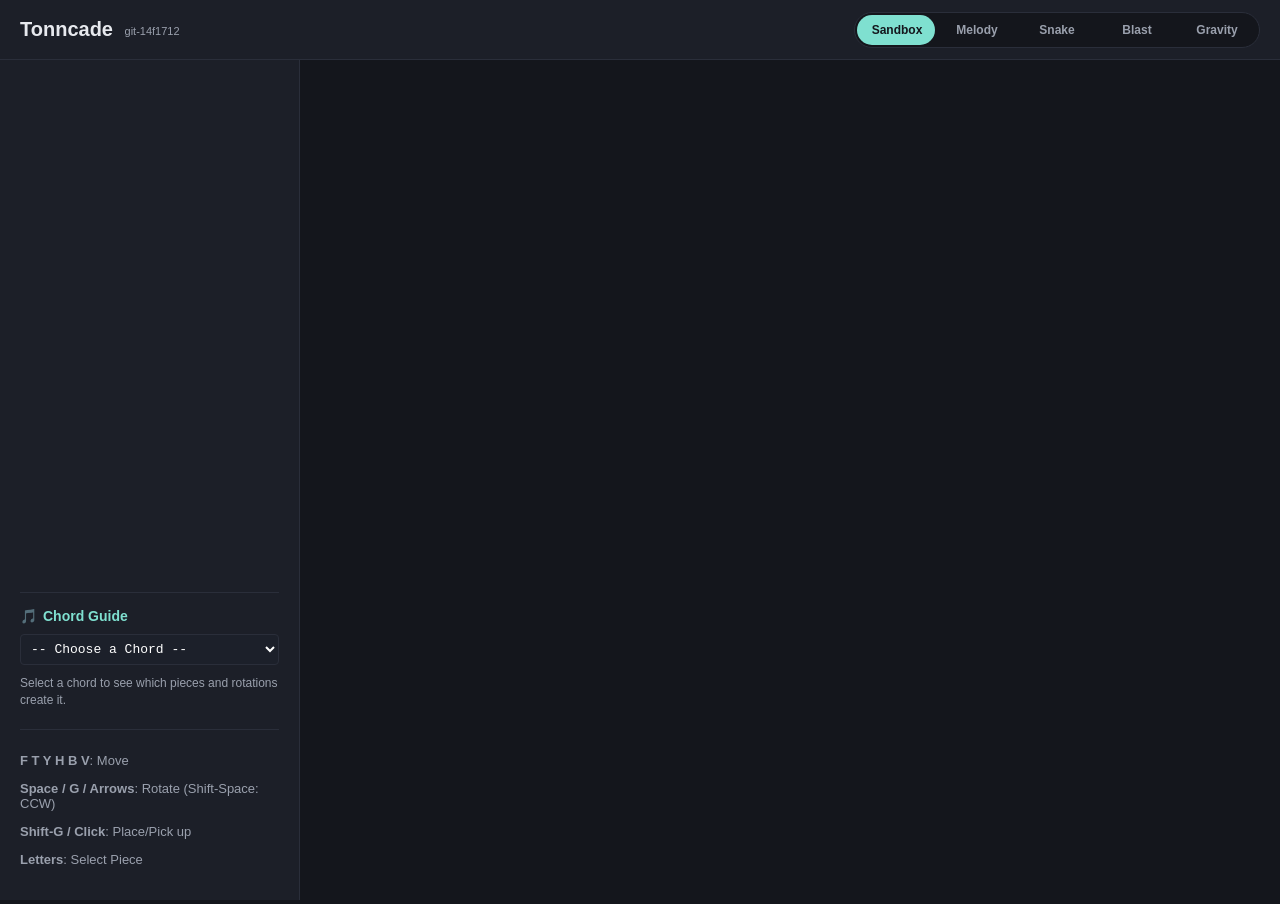
==== index.html @ 04a9e25e "Group the Chord Guide dropdown using optgroups and add all newly-supported advanced and jazz chord f" ====
<!DOCTYPE html>
<html lang="en">
<head>
    <meta charset="utf-8">
    <meta name="viewport" content="width=device-width, initial-scale=1">
    <title>Tonncade</title>
    <link rel="icon" type="image/svg+xml" href="favicon.svg">
    <link rel="manifest" href="manifest.json">
    <meta name="theme-color" content="#7fe0d0">
    <link rel="stylesheet" href="css/style.css">
</head>
<body>
    <div id="app">
        <header id="top-header">
            <h1 id="game-title">Tonncade <span class="version-tag">local</span></h1>
            <div id="mode-controls">
                <div class="mode-slider">
                    <div class="mode-slider-active"></div>
                    <div class="mode-option active" data-mode="chop">Sandbox</div>
                    <div class="mode-option" data-mode="midi">Melody</div>
                    <div class="mode-option" data-mode="snake">Snake</div>
                    <div class="mode-option" data-mode="puzzle">Blast</div>
                    <div class="mode-option" data-mode="gravity">Gravity</div>
                </div>
            </div>
        </header>

        <div id="main-content">
            <aside id="sidebar">
                <div id="puzzle-stats" style="display: none;">
                    <p>Lines: <span id="lines-count">0</span></p>
                    <p>Best: <span id="puzzle-best-count">0</span></p>
                </div>

                <!-- Gravity Mode Controls & Stats -->
                <div id="gravity-controls" style="display: none;">
                    <div class="control-buttons">
                        <button id="gravity-start-pause">Pause</button>
                        <button id="gravity-reset">Restart</button>
                    </div>
                    <div class="stats-panel">
                        <p>Lines: <span id="gravity-lines-count">0</span></p>
                        <p>Best: <span id="gravity-best-count">0</span></p>
                        <p>Speed: <span id="gravity-speed-level">1.0x</span></p>
                    </div>
                </div>

                <!-- MIDI Mode Controls & Stats -->
                <div id="midi-controls" style="display: none;">
                    <div class="control-group">
                        <label for="midi-file-input" class="custom-file-upload">
                            Upload MIDI File
                        </label>
                        <input id="midi-file-input" type="file" accept=".mid,.midi" style="display: none;" />
                        <span id="midi-filename">Default: Hot Cross Buns</span>
                    </div>
                    <div class="control-buttons" style="margin-top: 10px; display: flex; flex-direction: column; gap: 8px;">
                        <button id="midi-play-preview">Play Melody</button>
                        <button id="midi-game-restart">Restart Game</button>
                    </div>
                    <div class="stats-panel" style="margin-top: 15px;">
                        <p>Current Streak: <span id="midi-current-streak">0</span></p>
                        <p>Longest Streak: <span id="midi-best-streak">0</span></p>
                        <p id="midi-game-status" style="font-size: 13px; color: var(--accent); margin-top: 10px; font-weight: bold; line-height: 1.4;">Listen to the notes...</p>
                    </div>
                    <div id="midi-keyboard-instructions" class="desktop-only" style="margin-top: 15px; border-top: 1px solid var(--border); padding-top: 10px; font-size: 11px; color: var(--dim);">
                        <p style="margin: 0 0 5px 0;"><strong>Keyboard Play Controls:</strong></p>
                        <p style="margin: 2px 0;"><strong>Row 1-0</strong>: Number row</p>
                        <p style="margin: 2px 0;"><strong>Row q-p</strong>: Top letter row</p>
                        <p style="margin: 2px 0;"><strong>Row a-;</strong>: Middle letter row</p>
                        <p style="margin: 2px 0;"><strong>Row z-/</strong>: Bottom letter row</p>
                        <p style="margin: 2px 0;"><strong>Shift + Letters</strong>: Higher octaves</p>
                    </div>
                </div>

                <!-- Snake Mode Controls & Stats -->
                <div id="snake-controls" style="display: none;">
                    <div class="control-buttons" style="margin-top: 10px; display: flex; flex-direction: column; gap: 8px;">
                        <button id="snake-start-pause">Pause</button>
                        <button id="snake-reset">Restart</button>
                    </div>
                    <div class="stats-panel" style="margin-top: 15px;">
                        <p>Score: <span id="snake-score">0</span></p>
                        <p>Best: <span id="snake-best-score">0</span></p>
                        <p id="snake-game-status" style="font-size: 13px; color: var(--accent); margin-top: 10px; font-weight: bold; line-height: 1.4;">Use T Y F H V B to steer!</p>
                    </div>
                    <div id="snake-keyboard-instructions" class="desktop-only" style="margin-top: 15px; border-top: 1px solid var(--border); padding-top: 10px; font-size: 11px; color: var(--dim);">
                        <p style="margin: 0 0 5px 0;"><strong>Keyboard Steering (surrounds G):</strong></p>
                        <p style="margin: 2px 0;"><strong>T</strong>: Up-Left (↖)</p>
                        <p style="margin: 2px 0;"><strong>Y</strong>: Up-Right (↗)</p>
                        <p style="margin: 2px 0;"><strong>F</strong>: Left (◀)</p>
                        <p style="margin: 2px 0;"><strong>H</strong>: Right (▶)</p>
                        <p style="margin: 2px 0;"><strong>V</strong>: Down-Left (↙)</p>
                        <p style="margin: 2px 0;"><strong>B</strong>: Down-Right (↘)</p>
                    </div>
                </div>

                <div id="palette">
                    <div id="piece-list"></div>
                </div>

                <!-- Sandbox Mode Chord Guide -->
                <div id="sandbox-guide" style="display: none; margin-top: 15px; border-top: 1px solid var(--border); padding-top: 15px;">
                    <h3 style="margin: 0 0 10px 0; font-size: 14px; color: var(--accent); display: flex; align-items: center; gap: 6px;">
                        <span>🎵</span> Chord Guide
                    </h3>
                    <div class="control-group">
                        <select id="chord-guide-select" style="width: 100%; padding: 6px; background: #1c202a; border: 1px solid var(--border); color: #fff; border-radius: 4px; font-family: monospace; font-size: 13px;">
                            <option value="">-- Choose a Chord --</option>
                            <optgroup label="Basic Chords" style="background: #1c202a; color: var(--accent);">
                                <option value="major">Major Triad</option>
                                <option value="minor">Minor Triad</option>
                                <option value="m7">Minor 7th</option>
                                <option value="maj7">Major 7th</option>
                                <option value="7">Dominant 7th</option>
                                <option value="5">Perfect Fifth</option>
                                <option value="sus4">Sus4 Triad</option>
                                <option value="sus2">Sus2 Triad</option>
                            </optgroup>
                            <optgroup label="Advanced & Jazz Chords" style="background: #1c202a; color: #f0b97f;">
                                <option value="mMaj7">Minor-Major 7th</option>
                                <option value="7b5">Dominant 7b5</option>
                                <option value="7#5">Augmented 7th (7#5)</option>
                                <option value="maj7#5">Augmented Major 7th</option>
                                <option value="add9">Major Add9</option>
                                <option value="madd9">Minor Add9</option>
                                <option value="7b9">Dominant 7b9 (shell)</option>
                                <option value="7#9">Dominant 7#9 (Hendrix)</option>
                                <option value="7sus2">7sus2 Chord</option>
                                <option value="quartal">Quartal Stack</option>
                            </optgroup>
                        </select>
                    </div>
                    <div id="chord-guide-results" style="margin-top: 10px; font-size: 12px; color: var(--dim); line-height: 1.4;">
                        Select a chord to see which pieces and rotations create it.
                    </div>
                </div>

                <div id="controls">
                    <p class="desktop-only"><strong>F T Y H B V</strong>: Move</p>
                    <p class="desktop-only"><strong>Space / G / Arrows</strong>: Rotate (Shift-Space: CCW)</p>
                    <p id="placement-controls" class="desktop-only"><strong>Shift-G / Click</strong>: <span id="click-action">Place/Pick up</span></p>
                    <p id="chop-controls" class="desktop-only"><strong>Letters</strong>: Select Piece</p>
                </div>

                <!-- Mobile virtual controls pad -->
                <div id="mobile-controls" style="display: none;">
                    <div class="mobile-control-row">
                        <button id="m-btn-ccw" class="m-btn">↺</button>
                        <button id="m-btn-cw" class="m-btn">↻</button>
                    </div>
                    <div class="mobile-control-row">
                        <button id="m-btn-ul" class="m-btn">↖</button>
                        <button id="m-btn-ur" class="m-btn">↗</button>
                    </div>
                    <div class="mobile-control-row">
                        <button id="m-btn-left" class="m-btn">◀</button>
                        <button id="m-btn-right" class="m-btn">▶</button>
                    </div>
                    <div class="mobile-control-row">
                        <button id="m-btn-dl" class="m-btn">↙</button>
                        <button id="m-btn-dr" class="m-btn">↘</button>
                    </div>
                    <div class="mobile-control-row">
                        <button id="m-btn-action" class="m-btn long">Place / Drop</button>
                    </div>
                </div>
            </aside>

            <main id="game-container">
                <svg id="tonnetz-svg"></svg>
            </main>
        </div>
    </div>

    <!-- Core Scripts -->
    <script src="js/version.js"></script>
    <script src="js/tonnetz.js"></script>
    <script src="js/synth.js"></script>
    <script src="js/pieces.js"></script>
    <script src="js/board.js"></script>
    <script src="js/render.js"></script>
    <script src="js/chop.js"></script>
    <script src="js/puzzle.js"></script>
    <script src="js/gravity.js"></script>
    <script src="js/midi.js"></script>
    <script src="js/snake.js"></script>
    <script src="js/main.js"></script>
</body>
</html>
---- css/style.css ----
:root {
    --bg: #14161c;
    --panel: #1c1f28;
    --border: #2a2e3a;
    --text: #e7e9ee;
    --dim: #9aa0ad;
    --accent: #7fe0d0;
}

body {
    margin: 0;
    background: var(--bg);
    color: var(--text);
    font-family: -apple-system, BlinkMacSystemFont, "Segoe UI", Roboto, Helvetica, Arial, sans-serif;
    overflow: hidden;
}

#app {
    display: flex;
    flex-direction: column;
    width: 100vw;
    height: 100vh;
}

#top-header {
    height: 60px;
    background: var(--panel);
    border-bottom: 1px solid var(--border);
    display: flex;
    justify-content: space-between;
    align-items: center;
    padding: 0 20px;
    box-sizing: border-box;
    z-index: 15;
}

#main-content {
    display: flex;
    flex-direction: row;
    flex-grow: 1;
    height: calc(100vh - 60px);
    width: 100%;
}

#sidebar {
    width: 300px;
    height: 100%;
    background: var(--panel);
    border-right: 1px solid var(--border);
    display: flex;
    flex-direction: column;
    padding: 20px;
    box-sizing: border-box;
    z-index: 10;
}

h1 { font-size: 20px; margin: 0; }
.mode-tag {
    font-size: 11px;
    font-weight: bold;
    color: var(--accent);
    background: #1f3a3a;
    padding: 2px 8px;
    border-radius: 4px;
    display: inline-block;
    margin-bottom: 20px;
}

#palette {
    flex-grow: 1;
    overflow-y: auto;
}

#piece-list {
    display: grid;
    grid-template-columns: repeat(2, 1fr);
    gap: 10px;
}

.piece-item {
    background: var(--bg);
    border: 1px solid var(--border);
    border-radius: 8px;
    padding: 10px;
    cursor: pointer;
    text-align: center;
    transition: all 0.2s;
}

.piece-item:hover {
    border-color: var(--accent);
    transform: translateY(-2px);
}

.piece-item.selected {
    border-color: var(--accent);
    box-shadow: 0 0 10px rgba(127, 224, 208, 0.3);
    background: #232731;
}

.piece-preview {
    width: 100%;
    height: 60px;
    margin-bottom: 4px;
}

.piece-name {
    font-size: 12px;
    color: var(--dim);
}

#controls {
    margin-top: 20px;
    font-size: 13px;
    color: var(--dim);
    border-top: 1px solid var(--border);
    padding-top: 10px;
}

#game-container {
    flex-grow: 1;
    position: relative;
    cursor: crosshair;
}

svg {
    width: 100%;
    height: 100%;
    touch-action: none;
}

.cell {
    transition: fill 0.1s;
}

.cell:hover {
    fill: #2a2e3a;
}

.note-label {
    fill: var(--text);
    font-size: 11px;
    font-weight: bold;
    pointer-events: none;
    user-select: none;
}

.ghost {
    pointer-events: none;
    opacity: 0.6;
}

.placed-piece {
    stroke-width: 2px;
}

#mode-controls {
    margin-bottom: 0;
}

/* Mode Slider Segmented Control */
.mode-slider {
    position: relative;
    display: flex;
    background: var(--bg);
    border: 1px solid var(--border);
    border-radius: 20px;
    padding: 2px;
    cursor: pointer;
    user-select: none;
    width: 400px;
}

.mode-option {
    flex: 1;
    text-align: center;
    padding: 8px 0;
    font-size: 12px;
    font-weight: bold;
    color: var(--dim);
    z-index: 2;
    transition: color 0.2s ease;
}

.mode-option:hover {
    color: var(--text);
}

.mode-option.active {
    color: var(--bg);
}

.mode-slider-active {
    position: absolute;
    top: 2px;
    bottom: 2px;
    left: 2px;
    width: calc(20% - 2.666px); /* 1/5 minus padding adjustments */
    background: var(--accent);
    border-radius: 18px;
    z-index: 1;
    transition: transform 0.25s cubic-bezier(0.4, 0, 0.2, 1);
}

/* Custom styles for MIDI mode */
.custom-file-upload {
    display: block;
    text-align: center;
    background: var(--accent);
    color: var(--bg);
    padding: 10px 14px;
    border-radius: 6px;
    font-weight: bold;
    cursor: pointer;
    margin-bottom: 5px;
    transition: opacity 0.2s;
}

.custom-file-upload:hover {
    opacity: 0.9;
}

#midi-filename {
    font-size: 11px;
    color: var(--dim);
    display: block;
    text-align: center;
    margin-bottom: 12px;
    word-break: break-all;
}

.cell.active-note {
    fill: var(--accent) !important;
    stroke: white !important;
    stroke-width: 2.5px !important;
    transition: fill 0.05s ease-out, stroke 0.05s ease-out;
}

.qwerty-label {
    fill: #727b8e;
    font-size: 8px;
    font-weight: bold;
    pointer-events: none;
    user-select: none;
}

/* Custom styles for Snake mode */
@keyframes segment-bounce {
    0% {
        transform: scale(1.0);
    }
    30% {
        transform: scale(1.35); /* Scale up */
    }
    100% {
        transform: scale(1.0);
    }
}

.cell.active-segment {
    fill: #ffffff !important;
    stroke: #7fe0d0 !important;
    stroke-width: 3.5px !important;
    transform-origin: center;
    transform-box: fill-box;
    animation: segment-bounce 0.3s cubic-bezier(0.175, 0.885, 0.32, 1.275) forwards;
}

button {
    background: var(--accent);
    color: var(--bg);
    border: none;
    padding: 8px 12px;
    border-radius: 6px;
    font-weight: bold;
    cursor: pointer;
    width: 100%;
}

button:hover {
    opacity: 0.9;
}

#puzzle-stats {
    background: var(--panel);
    padding: 10px;
    border: 1px solid var(--border);
    border-radius: 8px;
    margin-bottom: 20px;
}

#puzzle-stats p {
    margin: 0;
    font-size: 14px;
}

.next-item {
    border-color: var(--border);
    cursor: default;
}

.next-item:hover {
    transform: none;
}

#gravity-controls {
    margin-bottom: 20px;
}

.control-buttons {
    display: flex;
    gap: 10px;
    margin-bottom: 15px;
}

.control-buttons button {
    flex: 1;
    padding: 6px 10px;
    font-size: 13px;
}

.stats-panel {
    background: var(--panel);
    padding: 10px;
    border: 1px solid var(--border);
    border-radius: 8px;
}

.stats-panel p {
    margin: 0;
    font-size: 14px;
}

.stats-panel p:not(:last-child) {
    margin-bottom: 8px;
}

.version-tag {
    font-size: 11px;
    color: var(--dim);
    font-weight: normal;
    margin-left: 6px;
    vertical-align: middle;
}

/* Mobile virtual controller buttons styling */
#mobile-controls {
    margin-top: auto;
    display: flex;
    flex-direction: column;
    gap: 8px;
    background: var(--bg);
    padding: 10px;
    border-radius: 8px;
    border: 1px solid var(--border);
}

.mobile-control-row {
    display: flex;
    gap: 8px;
    justify-content: center;
}

.m-btn {
    flex: 1;
    height: 44px;
    background: #2a2e3a;
    color: var(--text);
    border: 1px solid var(--border);
    border-radius: 6px;
    font-size: 16px;
    font-weight: bold;
    display: flex;
    align-items: center;
    justify-content: center;
    cursor: pointer;
    user-select: none;
    touch-action: manipulation;
}

.m-btn:active {
    background: var(--accent);
    color: var(--bg);
}

.m-btn.long {
    background: var(--accent);
    color: var(--bg);
}

/* Responsive UI: Stacks side-by-side components on mobile portrait */
@media (orientation: portrait) {
    #main-content {
        flex-direction: column;
    }

    #sidebar {
        width: 100%;
        height: auto;
        border-right: none;
        border-bottom: 1px solid var(--border);
        padding: 12px 15px;
    }

    #game-container {
        height: 0;
        flex-grow: 1;
    }

    #top-header {
        padding: 0 15px;
        height: 50px;
    }

    #main-content {
        height: calc(100vh - 50px);
    }

    h1 {
        font-size: 18px;
    }

    /* Horizontal scroll palette to save vertical space on portrait layout */
    #piece-list {
        display: flex;
        overflow-x: auto;
        gap: 10px;
        padding-bottom: 5px;
    }

    .piece-item {
        flex: 0 0 75px;
        padding: 6px;
    }

    .piece-preview {
        height: 40px;
        margin-bottom: 2px;
    }

    .piece-name {
        font-size: 10px;
    }

    #controls {
        display: none; /* Hide keyboard shortcut text on mobile portrait */
    }
}

/* Tooltip styles for Chop Mode */
.game-tooltip {
    position: absolute;
    pointer-events: none;
    background: rgba(20, 22, 28, 0.95);
    border: 1px solid #2d3240;
    color: #7fe0d0;
    padding: 6px 12px;
    border-radius: 6px;
    font-family: monospace;
    font-size: 13px;
    font-weight: bold;
    box-shadow: 0 4px 12px rgba(0, 0, 0, 0.5);
    z-index: 1000;
    transition: opacity 0.1s ease, transform 0.1s ease;
    opacity: 0;
    transform: translate(-50%, -100%) translateY(-10px);
}

.game-tooltip.visible {
    opacity: 1;
}

.transient-tooltip {
    position: absolute;
    pointer-events: none;
    background: rgba(20, 22, 28, 0.9);
    border: 1px solid #2d3240;
    padding: 6px 12px;
    border-radius: 6px;
    font-family: monospace;
    font-size: 13px;
    font-weight: bold;
    box-shadow: 0 4px 12px rgba(0, 0, 0, 0.4);
    z-index: 1001;
    transform: translate(-50%, -50%);
    opacity: 1;
    transition: transform 1.2s cubic-bezier(0.25, 1, 0.5, 1), opacity 1.2s ease;
}

.transient-tooltip.placed {
    color: #7fe0d0;
    border-color: #3e9e8f;
}

.transient-tooltip.removed {
    color: #f0b97f;
    border-color: #a6723c;
}

.transient-tooltip.fade-up {
    transform: translate(-50%, -150%) scale(1.1);
    opacity: 0;
}

/* Chord Guide Styles */
.chord-match-item:hover {
    border-color: #7fe0d0 !important;
    background: #232836 !important;
    transform: translateY(-1px);
    box-shadow: 0 4px 10px rgba(0, 0, 0, 0.2);
}

.chord-match-item:active {
    transform: translateY(0px);
}
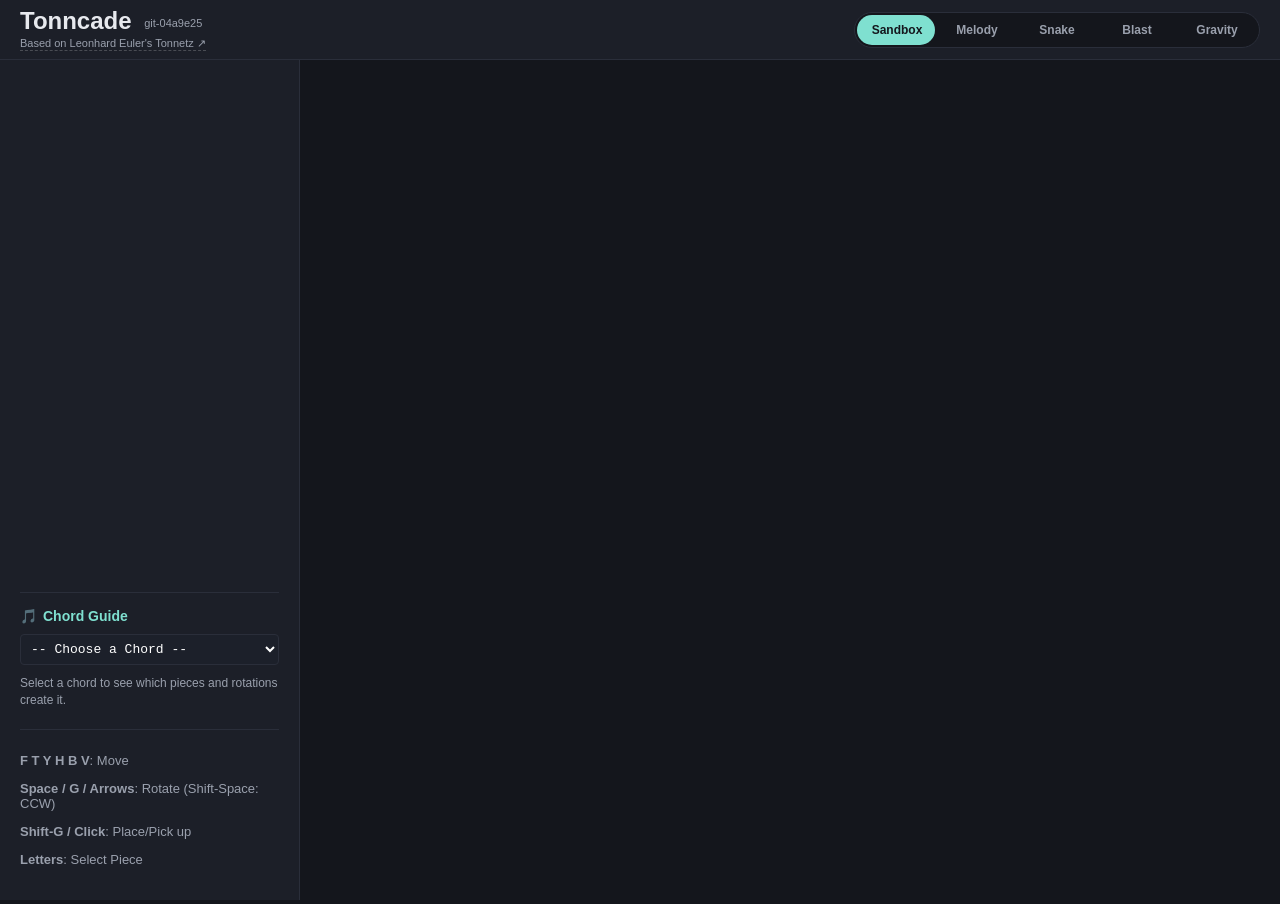
==== commit 0cf3e704: "Add Wikipedia link for Leonhard Euler's Tonnetz under the top-header game title" ====
--- a/index.html
+++ b/index.html
@@ -12,7 +12,15 @@
 <body>
     <div id="app">
         <header id="top-header">
-            <h1 id="game-title">Tonncade <span class="version-tag">local</span></h1>
+            <div style="display: flex; flex-direction: column; justify-content: center; gap: 2px;">
+                <h1 id="game-title" style="margin: 0; line-height: 1.1; font-size: 24px;">Tonncade <span class="version-tag">local</span></h1>
+                <a href="https://en.wikipedia.org/wiki/Tonnetz" target="_blank" rel="noopener noreferrer" 
+                   style="color: var(--dim); font-size: 11px; text-decoration: none; border-bottom: 1px dashed rgba(255, 255, 255, 0.2); transition: color 0.15s ease; width: fit-content;"
+                   onmouseover="this.style.color='var(--accent)'" 
+                   onmouseout="this.style.color='var(--dim)'">
+                    Based on Leonhard Euler's Tonnetz ↗
+                </a>
+            </div>
             <div id="mode-controls">
                 <div class="mode-slider">
                     <div class="mode-slider-active"></div>
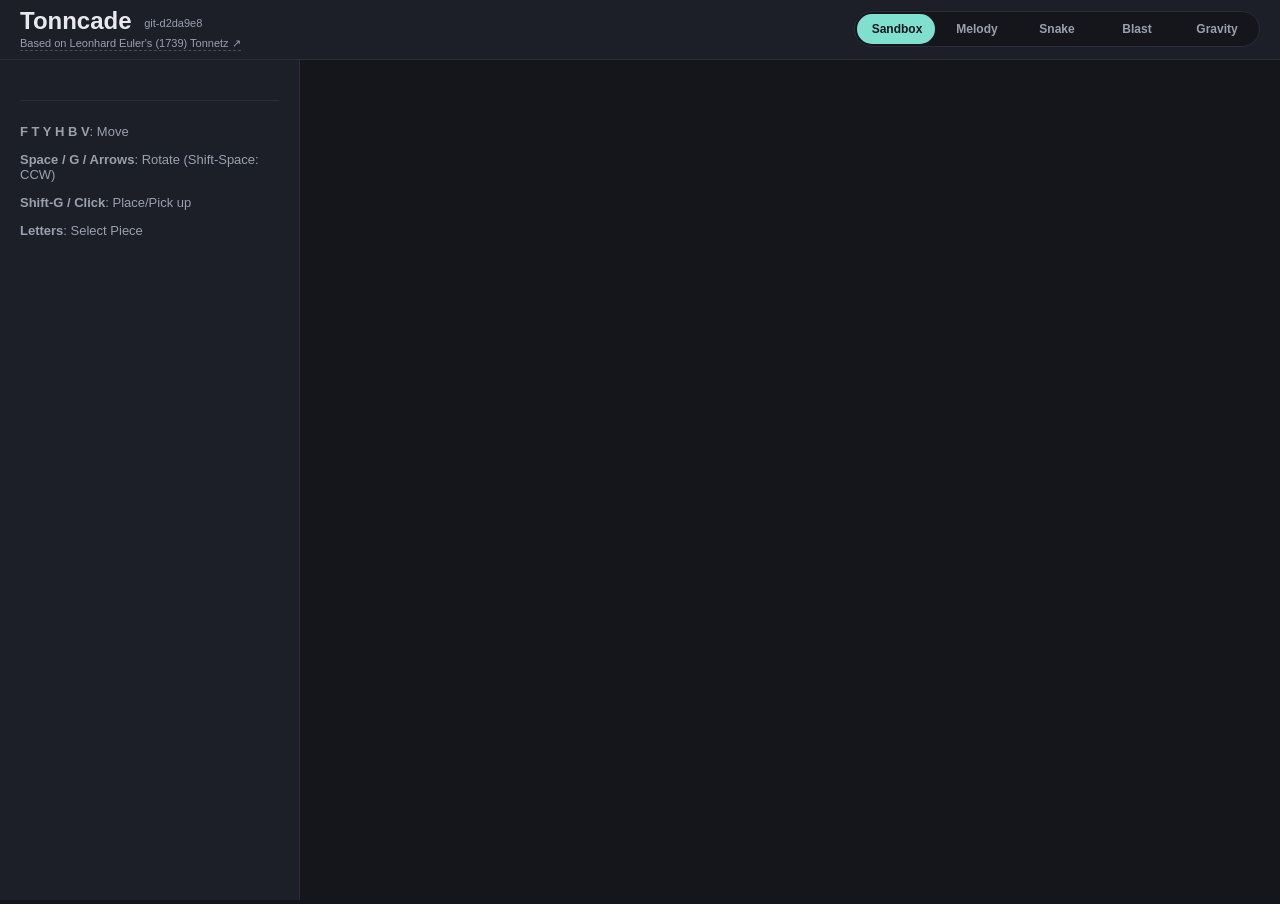
==== commit 541fe6dc: "Snake mobile controls, plus a major landscape root-cause fix Snake mode mobile controls: - Removed t" ====
--- a/index.html
+++ b/index.html
@@ -12,32 +12,42 @@
 <body>
     <div id="app">
         <header id="top-header">
-            <div style="display: flex; flex-direction: column; justify-content: center; gap: 2px;">
-                <h1 id="game-title" style="margin: 0; line-height: 1.1; font-size: 24px;">Tonncade <span class="version-tag">local</span></h1>
-                <a href="https://en.wikipedia.org/wiki/Tonnetz" target="_blank" rel="noopener noreferrer" 
-                   style="color: var(--dim); font-size: 11px; text-decoration: none; border-bottom: 1px dashed rgba(255, 255, 255, 0.2); transition: color 0.15s ease; width: fit-content;"
-                   onmouseover="this.style.color='var(--accent)'" 
-                   onmouseout="this.style.color='var(--dim)'">
-                    Based on Leonhard Euler's Tonnetz ↗
-                </a>
+            <div id="top-drawer">
+                <div class="header-left" id="menu-toggle" style="display: flex; flex-direction: column; justify-content: center; gap: 2px;">
+                    <h1 id="game-title" style="margin: 0; line-height: 1.1; font-size: 24px;">Tonncade <span class="version-tag">local</span></h1>
+                    <a href="https://en.wikipedia.org/wiki/Tonnetz" target="_blank" rel="noopener noreferrer" 
+                       style="color: var(--dim); font-size: 11px; text-decoration: none; border-bottom: 1px dashed rgba(255, 255, 255, 0.2); transition: color 0.15s ease; width: fit-content;"
+                       onmouseover="this.style.color='var(--accent)'" 
+                       onmouseout="this.style.color='var(--dim)'">
+                        Based on Leonhard Euler's (1739) Tonnetz ↗
+                    </a>
+                </div>
+                <div id="mode-controls">
+                    <div class="mode-slider">
+                        <div class="mode-slider-active"></div>
+                        <div class="mode-option active" data-mode="sandbox">Sandbox</div>
+                        <div class="mode-option" data-mode="midi">Melody</div>
+                        <div class="mode-option" data-mode="snake">Snake</div>
+                        <div class="mode-option" data-mode="blast">Blast</div>
+                        <div class="mode-option" data-mode="gravity">Gravity</div>
+                    </div>
+                </div>
+                <div id="drawer-injected-tools" style="display: none; padding: 10px; border-top: 1px solid var(--border);"></div>
             </div>
-            <div id="mode-controls">
-                <div class="mode-slider">
-                    <div class="mode-slider-active"></div>
-                    <div class="mode-option active" data-mode="chop">Sandbox</div>
-                    <div class="mode-option" data-mode="midi">Melody</div>
-                    <div class="mode-option" data-mode="snake">Snake</div>
-                    <div class="mode-option" data-mode="puzzle">Blast</div>
-                    <div class="mode-option" data-mode="gravity">Gravity</div>
-                </div>
+            
+            <div id="mobile-always-visible" class="mobile-only" style="width: 100%;">
+                <div id="sandbox-mobile-tools" style="display: none;"></div>
+                <div id="midi-mobile-tools" style="display: none;"></div>
             </div>
+            
+            <div id="drawer-handle" class="mobile-only"></div>
         </header>
 
         <div id="main-content">
             <aside id="sidebar">
-                <div id="puzzle-stats" style="display: none;">
+                <div id="blast-stats" style="display: none;">
                     <p>Lines: <span id="lines-count">0</span></p>
-                    <p>Best: <span id="puzzle-best-count">0</span></p>
+                    <p>Best: <span id="blast-best-count">0</span></p>
                 </div>
 
                 <!-- Gravity Mode Controls & Stats -->
@@ -55,21 +65,34 @@
 
                 <!-- MIDI Mode Controls & Stats -->
                 <div id="midi-controls" style="display: none;">
-                    <div class="control-group">
+                    <div id="midi-upload-group" class="control-group">
                         <label for="midi-file-input" class="custom-file-upload">
                             Upload MIDI File
                         </label>
                         <input id="midi-file-input" type="file" accept=".mid,.midi" style="display: none;" />
                         <span id="midi-filename">Default: Hot Cross Buns</span>
                     </div>
-                    <div class="control-buttons" style="margin-top: 10px; display: flex; flex-direction: column; gap: 8px;">
-                        <button id="midi-play-preview">Play Melody</button>
-                        <button id="midi-game-restart">Restart Game</button>
-                    </div>
-                    <div class="stats-panel" style="margin-top: 15px;">
-                        <p>Current Streak: <span id="midi-current-streak">0</span></p>
-                        <p>Longest Streak: <span id="midi-best-streak">0</span></p>
+                    <div id="midi-actions-group" class="control-buttons" style="margin-top: 10px; display: flex; flex-direction: column; gap: 8px;">
+                        <div style="display: flex; gap: 10px; align-items: center;">
+                            <label for="midi-difficulty" style="font-size: 13px;">Difficulty:</label>
+                            <select id="midi-difficulty" style="flex: 1; padding: 2px; background: rgba(0,0,0,0.5); color: white; border: 1px solid var(--border); border-radius: 4px;">
+                                <option value="easy" selected>Easy</option>
+                                <option value="medium">Medium</option>
+                                <option value="hard">Hard</option>
+                            </select>
+                        </div>
+                        <div style="display: flex; gap: 8px; flex-direction: row; width: 100%;">
+                            <button id="midi-play-preview" style="flex: 1;">Play Melody</button>
+                            <button id="midi-game-restart" style="flex: 1;">Restart Game</button>
+                        </div>
+                    </div>
+                    <div id="midi-stats-group" class="stats-panel" style="margin-top: 15px;">
+                        <div id="midi-counts-row" style="display: flex; gap: 10px;">
+                            <p>Current Streak: <span id="midi-current-streak">0</span></p>
+                            <p>Longest Streak: <span id="midi-best-streak">0</span></p>
+                        </div>
                         <p id="midi-game-status" style="font-size: 13px; color: var(--accent); margin-top: 10px; font-weight: bold; line-height: 1.4;">Listen to the notes...</p>
+                        <p id="midi-note-list" style="font-size: 13px; color: var(--dim); margin-top: 4px; min-height: 18px; font-weight: bold;"></p>
                     </div>
                     <div id="midi-keyboard-instructions" class="desktop-only" style="margin-top: 15px; border-top: 1px solid var(--border); padding-top: 10px; font-size: 11px; color: var(--dim);">
                         <p style="margin: 0 0 5px 0;"><strong>Keyboard Play Controls:</strong></p>
@@ -112,8 +135,8 @@
                     <h3 style="margin: 0 0 10px 0; font-size: 14px; color: var(--accent); display: flex; align-items: center; gap: 6px;">
                         <span>🎵</span> Chord Guide
                     </h3>
-                    <div class="control-group">
-                        <select id="chord-guide-select" style="width: 100%; padding: 6px; background: #1c202a; border: 1px solid var(--border); color: #fff; border-radius: 4px; font-family: monospace; font-size: 13px;">
+                    <div class="control-group" style="display: flex; gap: 6px; align-items: center;">
+                        <select id="chord-guide-select" style="flex: 1; min-width: 0; padding: 6px; background: #1c202a; border: 1px solid var(--border); color: #fff; border-radius: 4px; font-family: monospace; font-size: 13px;">
                             <option value="">-- Choose a Chord --</option>
                             <optgroup label="Basic Chords" style="background: #1c202a; color: var(--accent);">
                                 <option value="major">Major Triad</option>
@@ -138,45 +161,46 @@
                                 <option value="quartal">Quartal Stack</option>
                             </optgroup>
                         </select>
-                    </div>
-                    <div id="chord-guide-results" style="margin-top: 10px; font-size: 12px; color: var(--dim); line-height: 1.4;">
-                        Select a chord to see which pieces and rotations create it.
-                    </div>
+                        <button id="chord-guide-reset" type="button" title="Clear chord guide" aria-label="Clear chord guide" style="display: none; flex-shrink: 0; width: 28px; height: 28px; padding: 0; border-radius: 4px; border: 1px solid var(--border); background: #1c202a; color: var(--dim); cursor: pointer; font-size: 14px; line-height: 1;">✕</button>
+                    </div>
+                    <div id="chord-guide-results" style="margin-top: 10px; font-size: 12px; color: var(--dim); line-height: 1.4;"></div>
                 </div>
 
                 <div id="controls">
                     <p class="desktop-only"><strong>F T Y H B V</strong>: Move</p>
                     <p class="desktop-only"><strong>Space / G / Arrows</strong>: Rotate (Shift-Space: CCW)</p>
                     <p id="placement-controls" class="desktop-only"><strong>Shift-G / Click</strong>: <span id="click-action">Place/Pick up</span></p>
-                    <p id="chop-controls" class="desktop-only"><strong>Letters</strong>: Select Piece</p>
+                    <p id="sandbox-controls" class="desktop-only"><strong>Letters</strong>: Select Piece</p>
                 </div>
 
                 <!-- Mobile virtual controls pad -->
                 <div id="mobile-controls" style="display: none;">
-                    <div class="mobile-control-row">
-                        <button id="m-btn-ccw" class="m-btn">↺</button>
-                        <button id="m-btn-cw" class="m-btn">↻</button>
-                    </div>
-                    <div class="mobile-control-row">
-                        <button id="m-btn-ul" class="m-btn">↖</button>
-                        <button id="m-btn-ur" class="m-btn">↗</button>
-                    </div>
-                    <div class="mobile-control-row">
-                        <button id="m-btn-left" class="m-btn">◀</button>
-                        <button id="m-btn-right" class="m-btn">▶</button>
-                    </div>
-                    <div class="mobile-control-row">
-                        <button id="m-btn-dl" class="m-btn">↙</button>
-                        <button id="m-btn-dr" class="m-btn">↘</button>
-                    </div>
-                    <div class="mobile-control-row">
-                        <button id="m-btn-action" class="m-btn long">Place / Drop</button>
+                    <button id="m-btn-left" class="m-btn">◀</button>
+                    <button id="m-btn-ccw" class="m-btn">↺</button>
+                    <button id="m-btn-action" class="m-btn">▼</button>
+                    <button id="m-btn-cw" class="m-btn">↻</button>
+                    <button id="m-btn-right" class="m-btn">▶</button>
+                </div>
+
+                <!-- Snake mobile virtual controls pad: two thumb clusters, split left/right -->
+                <div id="snake-mobile-controls" style="display: none;">
+                    <div class="snake-pad-cluster snake-pad-left">
+                        <button id="snake-btn-ul" class="m-btn" aria-label="Up-Left">↖</button>
+                        <button id="snake-btn-left" class="m-btn" aria-label="Left">◀</button>
+                        <button id="snake-btn-dl" class="m-btn" aria-label="Down-Left">↙</button>
+                    </div>
+                    <div class="snake-pad-cluster snake-pad-right">
+                        <button id="snake-btn-ur" class="m-btn" aria-label="Up-Right">↗</button>
+                        <button id="snake-btn-right" class="m-btn" aria-label="Right">▶</button>
+                        <button id="snake-btn-dr" class="m-btn" aria-label="Down-Right">↘</button>
                     </div>
                 </div>
             </aside>
 
             <main id="game-container">
                 <svg id="tonnetz-svg"></svg>
+
+
             </main>
         </div>
     </div>
@@ -188,8 +212,8 @@
     <script src="js/pieces.js"></script>
     <script src="js/board.js"></script>
     <script src="js/render.js"></script>
-    <script src="js/chop.js"></script>
-    <script src="js/puzzle.js"></script>
+    <script src="js/sandbox.js"></script>
+    <script src="js/blast.js"></script>
     <script src="js/gravity.js"></script>
     <script src="js/midi.js"></script>
     <script src="js/snake.js"></script>
--- a/css/style.css
+++ b/css/style.css
@@ -34,12 +34,24 @@
     z-index: 15;
 }
 
+#top-drawer {
+    display: flex;
+    flex-direction: row;
+    justify-content: space-between;
+    align-items: center;
+    width: 100%;
+}
+
 #main-content {
     display: flex;
     flex-direction: row;
     flex-grow: 1;
     height: calc(100vh - 60px);
     width: 100%;
+}
+
+.mobile-only {
+    display: none !important;
 }
 
 #sidebar {
@@ -126,6 +138,9 @@
 svg {
     width: 100%;
     height: 100%;
+}
+
+#tonnetz-svg {
     touch-action: none;
 }
 
@@ -281,7 +296,7 @@
     opacity: 0.9;
 }
 
-#puzzle-stats {
+#blast-stats {
     background: var(--panel);
     padding: 10px;
     border: 1px solid var(--border);
@@ -289,7 +304,7 @@
     margin-bottom: 20px;
 }
 
-#puzzle-stats p {
+#blast-stats p {
     margin: 0;
     font-size: 14px;
 }
@@ -301,6 +316,54 @@
 
 .next-item:hover {
     transform: none;
+}
+
+.active-item {
+    position: relative;
+    border-color: var(--accent);
+    box-shadow: 0 0 8px rgba(127, 224, 208, 0.3);
+}
+
+.active-item-arrow {
+    position: absolute;
+    top: 2px;
+    left: 50%;
+    transform: translateX(-50%);
+    font-size: 14px;
+    line-height: 1;
+    color: var(--accent);
+    text-shadow: 0 0 4px rgba(0, 0, 0, 0.9);
+    pointer-events: none;
+    z-index: 2;
+}
+
+/* Snake's two-cluster D-Pad — shared structure regardless of orientation; the mobile
+   media queries below only override which edges it's pinned to (bottom in portrait,
+   left+right full-height in landscape). display:none/flex is toggled inline by JS. */
+#snake-mobile-controls {
+    position: absolute;
+    left: 10px;
+    right: 10px;
+    z-index: 100;
+    justify-content: space-between;
+    pointer-events: none; /* let taps in the empty middle pass through to the board */
+}
+
+.snake-pad-cluster {
+    display: flex;
+    flex-direction: column;
+    gap: 8px;
+    pointer-events: auto;
+}
+
+.snake-pad-cluster .m-btn {
+    width: 48px;
+    height: 48px;
+    font-size: 18px;
+    background: rgba(20, 22, 28, 0.9);
+    backdrop-filter: blur(10px);
+    -webkit-backdrop-filter: blur(10px);
+    box-shadow: 0 4px 16px rgba(0, 0, 0, 0.6);
 }
 
 #gravity-controls {
@@ -388,66 +451,447 @@
     color: var(--bg);
 }
 
-/* Responsive UI: Stacks side-by-side components on mobile portrait */
-@media (orientation: portrait) {
+/* Responsive UI: Stacks side-by-side components on mobile phones */
+@media (max-width: 767px) {
+    #top-header {
+        height: auto;
+        flex-direction: column;
+        align-items: stretch;
+        padding: 0;
+        gap: 0;
+        background: var(--panel);
+        border-bottom: 1px solid var(--border);
+        position: relative;
+        z-index: 120;
+    }
+
+    #top-drawer {
+        display: flex;
+        flex-direction: column;
+        max-height: 0;
+        overflow: hidden;
+        transition: max-height 0.3s ease;
+        background: var(--bg);
+        border-bottom: 1px solid var(--border);
+    }
+
+    .header-left {
+        display: flex;
+        flex-direction: row;
+        justify-content: center;
+        align-items: center;
+        padding: 10px;
+        text-align: center;
+    }
+
+    .header-left a {
+        display: none; /* Hide the wikipedia link on mobile */
+    }
+
+    #mode-controls {
+        width: 100%;
+        overflow-x: auto;
+        -webkit-overflow-scrolling: touch;
+        display: flex;
+        justify-content: flex-start;
+        padding: 4px 10px;
+        scrollbar-width: none;
+    }
+
+    #mode-controls::-webkit-scrollbar {
+        display: none;
+    }
+
+    .mode-slider {
+        width: 480px;
+        flex: 0 0 480px;
+    }
+
+    #top-drawer.expanded {
+        max-height: 400px;
+        overflow-y: auto;
+    }
+
+    #drawer-handle {
+        width: 100%;
+        height: 20px;
+        display: flex;
+        justify-content: center;
+        align-items: center;
+        background: transparent;
+        cursor: ns-resize;
+        touch-action: none; /* Prevent scrolling when dragging */
+    }
+
+    #drawer-handle::after {
+        content: '';
+        width: 40px;
+        height: 4px;
+        background: var(--dim);
+        border-radius: 2px;
+        opacity: 0.6;
+    }
+
+    #sandbox-mobile-tools #palette {
+        overflow-y: hidden;
+        overflow-x: auto;
+        padding-bottom: 5px;
+        flex-grow: 0;
+        -webkit-overflow-scrolling: touch;
+        touch-action: pan-x; /* Allow native horizontal scrolling */
+    }
+
+    #sandbox-mobile-tools #piece-list {
+        display: flex;
+        flex-direction: row;
+        gap: 10px;
+        width: max-content;
+    }
+
+    #sandbox-mobile-tools .piece-item {
+        width: 60px;
+        padding: 5px;
+        flex-shrink: 0;
+    }
+    
+    #sandbox-mobile-tools .piece-preview {
+        height: 40px;
+    }
+    
+    #sandbox-mobile-tools .piece-name {
+        font-size: 10px;
+    }
+
+    #mode-controls {
+        height: auto;
+        padding: 10px;
+        align-items: center;
+        width: 100%;
+        box-sizing: border-box;
+    }
+
+    #sandbox-mobile-tools, #midi-mobile-tools {
+        padding: 0 10px 10px 10px;
+        border-top: 1px solid var(--border);
+        display: flex;
+        flex-direction: column;
+        gap: 10px;
+        min-width: 0; /* Allow this flex row-item to shrink to its container's width instead of
+                         growing to fit the carousel's full unscrolled content width */
+    }
+
+    /* Chord guide dropdown always-visible on mobile */
+    #sandbox-mobile-tools #chord-guide-select {
+        flex: 1;
+        min-width: 0;
+        padding: 6px;
+        background: #1c202a;
+        border: 1px solid var(--border);
+        color: #fff;
+        border-radius: 4px;
+        font-family: monospace;
+        font-size: 13px;
+        touch-action: manipulation;
+    }
+
+    #sandbox-mobile-tools #chord-guide-results {
+        font-size: 12px;
+        color: var(--dim);
+        line-height: 1.4;
+        max-height: 150px;
+        overflow-y: auto;
+    }
+
+    #sandbox-mobile-tools h3 {
+        display: none !important;
+    }
+
     #main-content {
-        flex-direction: column;
+        position: relative; /* Containing block for floating overlays like #blast-stats and
+                                .floating-queue — without this they fall back to the viewport
+                                and land near/behind the header instead of over the board. */
+        flex-direction: column;
+        height: calc(100dvh - 40px);
     }
 
     #sidebar {
-        width: 100%;
-        height: auto;
-        border-right: none;
-        border-bottom: 1px solid var(--border);
-        padding: 12px 15px;
+        display: contents;
     }
 
     #game-container {
+        position: relative;
         height: 0;
         flex-grow: 1;
-    }
-
-    #top-header {
-        padding: 0 15px;
-        height: 50px;
-    }
-
-    #main-content {
-        height: calc(100vh - 50px);
+        width: 100%;
+        overflow: hidden;
     }
 
     h1 {
         font-size: 18px;
     }
 
-    /* Horizontal scroll palette to save vertical space on portrait layout */
-    #piece-list {
+    /* Floating Stats Bar for Mobile */
+    #blast-stats, #gravity-controls, #snake-controls {
+        position: absolute;
+        top: 10px;
+        left: 10px;
+        z-index: 100;
+        background: rgba(20, 22, 28, 0.85);
+        backdrop-filter: blur(10px);
+        -webkit-backdrop-filter: blur(10px);
+        border: 1px solid var(--border);
+        border-radius: 8px;
+        padding: 8px 12px;
+        font-family: monospace;
+        color: #fff;
+        margin-top: 0 !important;
+        pointer-events: none; /* Let clicks pass to SVG by default */
+        display: flex;
+        flex-direction: column;
+        gap: 4px;
+        box-shadow: 0 4px 12px rgba(0, 0, 0, 0.5);
+    }
+
+    /* Blast Mode's next-piece queue, floated top-right (stats badge occupies top-left) */
+    #palette.floating-queue {
+        position: absolute;
+        top: 10px;
+        right: 10px;
+        left: auto;
+        z-index: 100;
+        flex-grow: 0;
+        max-width: 45%;
+        max-height: 180px;
+        overflow-y: auto;
+        background: rgba(20, 22, 28, 0.85);
+        backdrop-filter: blur(10px);
+        -webkit-backdrop-filter: blur(10px);
+        border: 1px solid var(--border);
+        border-radius: 8px;
+        padding: 8px 10px;
+        box-shadow: 0 4px 12px rgba(0, 0, 0, 0.5);
+    }
+
+    #palette.floating-queue h3 {
+        font-size: 11px;
+        margin: 0 0 6px 0;
+        color: var(--accent);
+    }
+
+    #palette.floating-queue #piece-list {
+        display: flex;
+        flex-direction: row;
+        gap: 6px;
+    }
+
+    #palette.floating-queue .piece-item {
+        width: 44px;
+        padding: 4px;
+        flex-shrink: 0;
+    }
+
+    #palette.floating-queue .piece-preview {
+        height: 32px;
+    }
+
+    #palette.floating-queue .piece-name {
+        font-size: 9px;
+    }
+
+    /* MIDI Controls all the way across top */
+    #midi-controls {
+        position: absolute;
+        top: 0;
+        left: 0;
+        right: 0;
+        width: 100%;
+        z-index: 100;
+        background: rgba(20, 22, 28, 0.9);
+        backdrop-filter: blur(10px);
+        -webkit-backdrop-filter: blur(10px);
+        border-bottom: 1px solid var(--border);
+        padding: 10px;
+        box-sizing: border-box;
+        font-family: monospace;
+        color: #fff;
+        margin-top: 0 !important;
+        display: flex;
+        flex-direction: column;
+        gap: 8px;
+        box-shadow: 0 4px 12px rgba(0, 0, 0, 0.5);
+        pointer-events: none;
+    }
+
+    #midi-controls .stats-panel {
+        margin-top: 0 !important;
+        display: flex;
+        flex-direction: column;
+        gap: 6px;
+    }
+
+    #midi-controls .control-buttons {
+        margin-top: 0 !important;
+        flex-direction: row !important;
+        gap: 8px;
+    }
+
+    #midi-controls .control-buttons button {
+        flex: 1;
+    }
+
+    /* Keep stats text elements layout clean */
+    #blast-stats p, #gravity-controls p, #midi-controls p, #snake-controls p {
+        margin: 2px 0;
+        font-size: 12px;
+        font-weight: bold;
+    }
+
+    /* Allow buttons/inputs inside stats overlay to be clickable */
+    #blast-stats *, #gravity-controls *, #midi-controls *, #snake-controls * {
+        pointer-events: auto;
+    }
+
+    /* Custom buttons wrapper in stats overlays */
+    #gravity-controls .control-buttons, #snake-controls .control-buttons {
+        display: flex;
+        flex-direction: row !important;
+        gap: 6px;
+        margin-top: 4px;
+    }
+
+    #gravity-controls button, #snake-controls button {
+        padding: 4px 8px;
+        font-size: 11px;
+        height: 24px;
+    }
+
+    #piece-list h3 {
+        display: none; /* Hide 'Next Pieces' text */
+    }
+
+    .piece-item.next-item {
+        flex: 0 0 48px;
+        height: 48px;
+        padding: 2px;
+        background: #232836;
+        border: 1px solid var(--border);
+        border-radius: 6px;
+        display: flex;
+        flex-direction: column;
+        justify-content: center;
+        align-items: center;
+    }
+
+    .piece-preview {
+        width: 100% !important;
+        height: 100% !important;
+        margin: 0 !important;
+    }
+
+    .piece-name {
+        display: none;
+    }
+
+    /* Scoped pieces tray style inside the mobile dock drawer */
+    #mobile-dock #piece-list {
+        position: static;
         display: flex;
         overflow-x: auto;
         gap: 10px;
         padding-bottom: 5px;
-    }
-
-    .piece-item {
+        background: transparent;
+        border: none;
+        box-shadow: none;
+        width: 100%;
+        pointer-events: auto;
+    }
+
+    #mobile-dock .piece-item {
         flex: 0 0 75px;
+        height: auto;
         padding: 6px;
-    }
-
-    .piece-preview {
-        height: 40px;
-        margin-bottom: 2px;
-    }
-
-    .piece-name {
+        background: #2a2e3a;
+        border: 1px solid var(--border);
+        border-radius: 6px;
+        display: flex;
+        flex-direction: column;
+        align-items: center;
+        pointer-events: auto;
+    }
+
+    #mobile-dock .piece-preview {
+        width: 100% !important;
+        height: 40px !important;
+        margin-bottom: 2px !important;
+    }
+
+    #mobile-dock .piece-name {
+        display: block;
         font-size: 10px;
-    }
-
-    #controls {
-        display: none; /* Hide keyboard shortcut text on mobile portrait */
-    }
-}
-
-/* Tooltip styles for Chop Mode */
+        color: var(--text);
+    }
+
+    /* Hide Sandbox specific instructions & palettes on mobile sidebar */
+    #controls, #midi-keyboard-instructions, #snake-keyboard-instructions, #placement-controls, #sandbox-controls {
+        display: none !important;
+    }
+
+    /* Single-line mobile virtual D-Pad at the bottom */
+    #mobile-controls {
+        position: absolute;
+        bottom: 10px;
+        left: 10px;
+        right: 10px;
+        z-index: 100;
+        display: flex;
+        flex-direction: row;
+        gap: 8px;
+        background: rgba(20, 22, 28, 0.9);
+        backdrop-filter: blur(10px);
+        -webkit-backdrop-filter: blur(10px);
+        border: 1px solid var(--border);
+        border-radius: 8px;
+        padding: 8px;
+        margin: 0;
+        box-shadow: 0 4px 16px rgba(0, 0, 0, 0.6);
+    }
+
+    /* Snake's two-cluster D-Pad: hugs the bottom corners in portrait (shared structural
+       properties live in the unscoped #snake-mobile-controls rule near .active-item-arrow) */
+    #snake-mobile-controls {
+        bottom: 10px;
+        top: auto;
+        align-items: flex-end;
+    }
+
+    polygon.active-note {
+        fill: rgba(255, 255, 255, 0.4) !important;
+        filter: drop-shadow(0 0 8px rgba(255, 255, 255, 0.6));
+    }
+
+    polygon.glow-past {
+        fill: rgba(100, 255, 100, 0.25) !important;
+        filter: drop-shadow(0 0 6px rgba(100, 255, 100, 0.4));
+    }
+
+    polygon.glow-future {
+        fill: rgba(255, 200, 100, 0.25) !important;
+        filter: drop-shadow(0 0 6px rgba(255, 200, 100, 0.4));
+    }
+
+    #mobile-controls .m-btn {
+        flex: 1;
+        height: 48px;
+        font-size: 18px;
+        border-radius: 6px;
+        background: #2a2e3a;
+        color: var(--text);
+        border: 1px solid var(--border);
+    }
+
+
+
+/* Tooltip styles for Sandbox Mode */
 .game-tooltip {
     position: absolute;
     pointer-events: none;
@@ -513,3 +957,157 @@
 .chord-match-item:active {
     transform: translateY(0px);
 }
+
+.chord-match-preview {
+    width: 44px;
+    height: 44px;
+    flex-shrink: 0;
+    margin-left: 8px;
+}
+}
+
+/* Touch-primary device styles: hide keyboard controls and desktop-only instructions */
+@media (hover: none) and (pointer: coarse) {
+    .desktop-only {
+        display: none !important;
+    }
+    #controls {
+        display: none !important;
+    }
+}
+
+/* Fallback for general narrow viewports (e.g. mobile emulation without touch pointer rules) */
+@media (max-width: 767px) {
+    .desktop-only {
+        display: none !important;
+    }
+}
+
+/* Mobile Landscape Layout */
+@media (max-width: 950px) and (orientation: landscape) {
+    #app {
+        flex-direction: row;
+    }
+    #main-content {
+        position: relative; /* Containing block for floating overlays — see the portrait rule
+                                above for why this matters. */
+        height: 100dvh; /* Unlike portrait, the landscape header takes horizontal space (a side
+                            column), not vertical, so there's no top-bar height to subtract. */
+    }
+    #sidebar {
+        display: contents;
+    }
+    #game-container {
+        position: relative;
+        flex-grow: 1;
+        height: 100%;
+        overflow: hidden;
+    }
+    #top-header {
+        height: 100dvh;
+        width: auto;
+        flex-direction: row;
+        border-bottom: none;
+        border-right: 1px solid var(--border);
+    }
+    #top-drawer {
+        flex-direction: column;
+        justify-content: flex-start;
+        max-height: none !important;
+        max-width: 0;
+        overflow-x: hidden;
+        overflow-y: hidden;
+        transition: max-width 0.3s ease;
+        border-bottom: none;
+        border-right: 1px solid var(--border);
+    }
+    #top-drawer.expanded {
+        max-width: 320px;
+        overflow-y: auto;
+    }
+    .header-left {
+        flex-direction: column;
+        align-items: flex-start;
+        text-align: left;
+    }
+    #mobile-always-visible {
+        width: auto !important;
+        height: 100dvh;
+        flex-direction: column;
+        justify-content: flex-start;
+        overflow-y: auto;
+    }
+    #sandbox-mobile-tools, #midi-mobile-tools {
+        flex-direction: column;
+        height: 100%;
+    }
+    #sandbox-mobile-tools #piece-list {
+        flex-direction: column;
+        flex-wrap: nowrap;
+        height: 100%;
+    }
+    #sandbox-mobile-tools .piece-item {
+        margin-bottom: 8px;
+    }
+    #drawer-handle {
+        width: 24px;
+        height: 100dvh;
+        cursor: ew-resize;
+        flex-direction: column;
+        border-top: none;
+        border-left: 1px solid rgba(255, 255, 255, 0.1);
+    }
+    #drawer-handle::after {
+        width: 4px;
+        height: 40px;
+    }
+    #mode-controls {
+        flex-direction: column;
+        width: 100%;
+        padding: 10px 4px;
+    }
+    .mode-slider {
+        flex-direction: column;
+        width: 100%;
+        height: 200px; /* 5 items * 40px */
+        flex: 0 0 auto;
+    }
+    .mode-option {
+        width: 100%;
+        height: 40px;
+        text-align: left;
+        padding: 0 12px;
+        display: flex;
+        align-items: center;
+    }
+    .mode-slider-active {
+        width: calc(100% - 4px);
+        height: calc(20% - 4px); /* 1/5 */
+        left: 2px;
+        top: 2px;
+        bottom: auto;
+    }
+}
+
+@media (max-width: 767px) {
+    .mobile-only {
+        display: flex !important;
+    }
+    #mobile-always-visible.mobile-only {
+        display: flex !important;
+    }
+}
+@media (max-width: 950px) and (orientation: landscape) {
+    .mobile-only {
+        display: flex !important;
+    }
+    #mobile-always-visible.mobile-only {
+        display: flex !important;
+    }
+
+    #snake-mobile-controls {
+        top: 10px;
+        bottom: 10px;
+        align-items: center; /* vertically center each cluster along the left/right edges */
+    }
+}
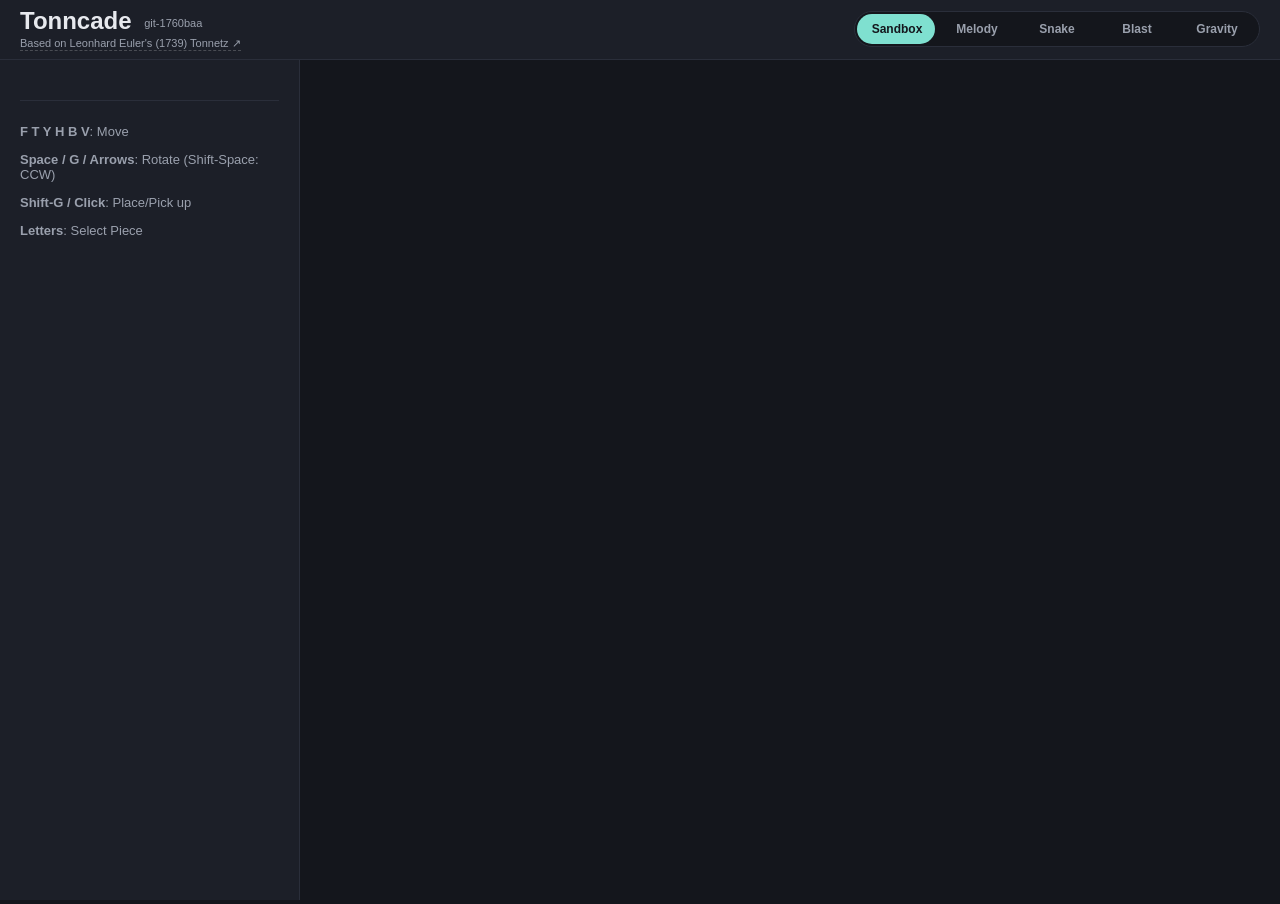
==== commit 13010ed3: "Remove Snake's status message, continuously highlight the D-pad's next-direction arrow (#26) Removed" ====
--- a/index.html
+++ b/index.html
@@ -2,7 +2,7 @@
 <html lang="en">
 <head>
     <meta charset="utf-8">
-    <meta name="viewport" content="width=device-width, initial-scale=1">
+    <meta name="viewport" content="width=device-width, initial-scale=1, viewport-fit=cover">
     <title>Tonncade</title>
     <link rel="icon" type="image/svg+xml" href="favicon.svg">
     <link rel="manifest" href="manifest.json">
@@ -46,8 +46,13 @@
         <div id="main-content">
             <aside id="sidebar">
                 <div id="blast-stats" style="display: none;">
-                    <p>Lines: <span id="lines-count">0</span></p>
-                    <p>Best: <span id="blast-best-count">0</span></p>
+                    <div class="control-buttons">
+                        <button id="blast-reset">Restart</button>
+                    </div>
+                    <div class="stats-panel">
+                        <p>Lines: <span id="lines-count">0</span></p>
+                        <p>Best: <span id="blast-best-count">0</span></p>
+                    </div>
                 </div>
 
                 <!-- Gravity Mode Controls & Stats -->
@@ -113,7 +118,6 @@
                     <div class="stats-panel" style="margin-top: 15px;">
                         <p>Score: <span id="snake-score">0</span></p>
                         <p>Best: <span id="snake-best-score">0</span></p>
-                        <p id="snake-game-status" style="font-size: 13px; color: var(--accent); margin-top: 10px; font-weight: bold; line-height: 1.4;">Use T Y F H V B to steer!</p>
                     </div>
                     <div id="snake-keyboard-instructions" class="desktop-only" style="margin-top: 15px; border-top: 1px solid var(--border); padding-top: 10px; font-size: 11px; color: var(--dim);">
                         <p style="margin: 0 0 5px 0;"><strong>Keyboard Steering (surrounds G):</strong></p>
@@ -173,13 +177,19 @@
                     <p id="sandbox-controls" class="desktop-only"><strong>Letters</strong>: Select Piece</p>
                 </div>
 
-                <!-- Mobile virtual controls pad -->
+                <!-- Mobile virtual controls pad: single row in portrait, split into two
+                     clusters (with the down button duplicated on both sides) in landscape -->
                 <div id="mobile-controls" style="display: none;">
-                    <button id="m-btn-left" class="m-btn">◀</button>
-                    <button id="m-btn-ccw" class="m-btn">↺</button>
-                    <button id="m-btn-action" class="m-btn">▼</button>
-                    <button id="m-btn-cw" class="m-btn">↻</button>
-                    <button id="m-btn-right" class="m-btn">▶</button>
+                    <div class="gravity-pad-cluster gravity-pad-left">
+                        <button id="m-btn-left" class="m-btn">◀</button>
+                        <button id="m-btn-ccw" class="m-btn">↺</button>
+                        <button id="m-btn-action" class="m-btn">▼</button>
+                    </div>
+                    <div class="gravity-pad-cluster gravity-pad-right">
+                        <button id="m-btn-action-2" class="m-btn">▼</button>
+                        <button id="m-btn-cw" class="m-btn">↻</button>
+                        <button id="m-btn-right" class="m-btn">▶</button>
+                    </div>
                 </div>
 
                 <!-- Snake mobile virtual controls pad: two thumb clusters, split left/right -->
--- a/css/style.css
+++ b/css/style.css
@@ -5,6 +5,10 @@
     --text: #e7e9ee;
     --dim: #9aa0ad;
     --accent: #7fe0d0;
+    /* Real device chrome (e.g. iOS Safari's address bar / tab-switcher row) can cover far more
+       of the bottom viewport than the home-indicator safe area alone accounts for, so this
+       combines a generous static floor with env(safe-area-inset-bottom) on top for the rest. */
+    --mobile-pad-safe-bottom: calc(80px + env(safe-area-inset-bottom, 0px));
 }
 
 body {
@@ -406,8 +410,15 @@
     vertical-align: middle;
 }
 
-/* Mobile virtual controller buttons styling */
+/* Mobile virtual controller buttons styling. position/left/right/z-index are harmless on
+   desktop (the element is always display:none there — see setupMobileControls) but must be
+   set here, not just in one of the mobile media queries below, so both portrait and
+   landscape actually get them (each only overrides what differs between the two). */
 #mobile-controls {
+    position: absolute;
+    left: 10px;
+    right: 10px;
+    z-index: 100;
     margin-top: auto;
     display: flex;
     flex-direction: column;
@@ -416,6 +427,102 @@
     padding: 10px;
     border-radius: 8px;
     border: 1px solid var(--border);
+}
+
+/* Shared floating-overlay chrome for stats/queue panels, applying to BOTH mobile
+   breakpoints (portrait and landscape) — the per-orientation media queries below only
+   override the properties that genuinely differ (top/left/right/bottom/sizing). Without
+   this, position:absolute (and everything else here) only existed inside the portrait-only
+   block, so these panels fell back to position:static — and effectively broke — in
+   landscape, the same root cause fixed for #mobile-controls/#snake-mobile-controls earlier. */
+@media (max-width: 767px), (max-width: 950px) and (orientation: landscape) {
+    #blast-stats, #gravity-controls, #snake-controls {
+        position: absolute;
+        top: 10px;
+        left: 10px;
+        z-index: 100;
+        background: rgba(20, 22, 28, 0.85);
+        backdrop-filter: blur(10px);
+        -webkit-backdrop-filter: blur(10px);
+        border: 1px solid var(--border);
+        border-radius: 8px;
+        padding: 8px 12px;
+        font-family: monospace;
+        color: #fff;
+        margin-top: 0 !important;
+        pointer-events: none;
+        display: flex;
+        flex-direction: column;
+        gap: 4px;
+        box-shadow: 0 4px 12px rgba(0, 0, 0, 0.5);
+        /* An auto-width absolutely-positioned box grows to fit its widest unwrapped line —
+           without this, Snake's "Game Over! Click Restart to play again." message drags the
+           whole panel (and its flex:1 buttons) out to that message's full width instead of
+           wrapping, ballooning it over a third of the board. */
+        max-width: 200px;
+        box-sizing: border-box;
+    }
+
+    #palette.floating-queue {
+        position: absolute;
+        z-index: 100;
+        background: rgba(20, 22, 28, 0.85);
+        backdrop-filter: blur(10px);
+        -webkit-backdrop-filter: blur(10px);
+        border: 1px solid var(--border);
+        border-radius: 8px;
+        padding: 8px 10px;
+        box-shadow: 0 4px 12px rgba(0, 0, 0, 0.5);
+    }
+
+    /* Compact text/button sizing for the stats/controls overlays. Landscape previously fell
+       back to full desktop button sizing here (no override existed outside the portrait-only
+       block below), ballooning #snake-controls/#gravity-controls over a third of the board. */
+    #blast-stats p, #gravity-controls p, #midi-controls p, #snake-controls p {
+        margin: 2px 0;
+        font-size: 12px;
+        font-weight: bold;
+    }
+
+    #blast-stats *, #gravity-controls *, #midi-controls *, #snake-controls * {
+        pointer-events: auto;
+    }
+
+    #blast-stats .control-buttons, #gravity-controls .control-buttons, #snake-controls .control-buttons {
+        display: flex;
+        flex-direction: row !important;
+        gap: 6px;
+        margin-top: 4px;
+    }
+
+    #blast-stats button, #gravity-controls button, #snake-controls button {
+        padding: 4px 8px;
+        font-size: 11px;
+        height: 24px;
+        /* The global `button { width: 100% }` rule sets flex-basis:auto's resolved value, so
+           flex:none alone doesn't stop these from stretching — width must be overridden too. */
+        flex: none;
+        width: auto;
+    }
+
+    #midi-controls {
+        position: absolute;
+        z-index: 100;
+        background: rgba(20, 22, 28, 0.9);
+        backdrop-filter: blur(10px);
+        -webkit-backdrop-filter: blur(10px);
+        border-bottom: 1px solid var(--border);
+        padding: 10px;
+        box-sizing: border-box;
+        font-family: monospace;
+        color: #fff;
+        margin-top: 0 !important;
+        display: flex;
+        flex-direction: column;
+        gap: 8px;
+        box-shadow: 0 4px 12px rgba(0, 0, 0, 0.5);
+        pointer-events: none;
+    }
 }
 
 .mobile-control-row {
@@ -439,6 +546,13 @@
     cursor: pointer;
     user-select: none;
     touch-action: manipulation;
+}
+
+/* Persistent indicator of Snake's current next-direction, distinct from the momentary
+   :active press feedback below. */
+.m-btn.active-direction {
+    border-color: var(--accent);
+    box-shadow: 0 0 0 2px var(--accent) inset;
 }
 
 .m-btn:active {
@@ -752,14 +866,14 @@
     }
 
     /* Custom buttons wrapper in stats overlays */
-    #gravity-controls .control-buttons, #snake-controls .control-buttons {
+    #blast-stats .control-buttons, #gravity-controls .control-buttons, #snake-controls .control-buttons {
         display: flex;
         flex-direction: row !important;
         gap: 6px;
         margin-top: 4px;
     }
 
-    #gravity-controls button, #snake-controls button {
+    #blast-stats button, #gravity-controls button, #snake-controls button {
         padding: 4px 8px;
         font-size: 11px;
         height: 24px;
@@ -839,7 +953,7 @@
     /* Single-line mobile virtual D-Pad at the bottom */
     #mobile-controls {
         position: absolute;
-        bottom: 10px;
+        bottom: var(--mobile-pad-safe-bottom);
         left: 10px;
         right: 10px;
         z-index: 100;
@@ -856,10 +970,21 @@
         box-shadow: 0 4px 16px rgba(0, 0, 0, 0.6);
     }
 
+    /* In portrait, the two clusters are just grouping — unwrap them so their buttons flow
+       directly as part of #mobile-controls's single row, and hide the duplicate down button
+       so portrait looks exactly as it did before the landscape split existed. */
+    .gravity-pad-cluster {
+        display: contents;
+    }
+
+    #m-btn-action-2 {
+        display: none;
+    }
+
     /* Snake's two-cluster D-Pad: hugs the bottom corners in portrait (shared structural
        properties live in the unscoped #snake-mobile-controls rule near .active-item-arrow) */
     #snake-mobile-controls {
-        bottom: 10px;
+        bottom: var(--mobile-pad-safe-bottom);
         top: auto;
         align-items: flex-end;
     }
@@ -1041,13 +1166,27 @@
         flex-direction: column;
         height: 100%;
     }
+    /* piece-list is the flexible, scrollable element here — height:100% previously meant it
+       (and, via default flex-shrink, the chord picker fighting it for space) always exactly
+       filled the container, so an uncapped #chord-guide-results grew to whatever it wanted
+       and squeezed the carousel down to a sliver instead of just scrolling for more room. */
     #sandbox-mobile-tools #piece-list {
         flex-direction: column;
         flex-wrap: nowrap;
-        height: 100%;
+        flex: 1 1 auto;
+        min-height: 0;
+        overflow-y: auto;
     }
     #sandbox-mobile-tools .piece-item {
         margin-bottom: 8px;
+    }
+    #sandbox-mobile-tools .control-group {
+        flex-shrink: 0;
+    }
+    #sandbox-mobile-tools #chord-guide-results {
+        flex-shrink: 0;
+        max-height: 150px;
+        overflow-y: auto;
     }
     #drawer-handle {
         width: 24px;
@@ -1105,9 +1244,131 @@
         display: flex !important;
     }
 
+    /* Real-device feedback: a vertically-centered pad sat "half way up" the screen and its
+       upper buttons were obscured by the device/browser frame near the top edge. Anchor the
+       clusters toward the bottom instead, and give the side edges the same env()-based
+       clearance already used for the bottom pad in portrait, in case a notch or gesture-bar
+       sits on one side in this orientation. */
     #snake-mobile-controls {
         top: 10px;
         bottom: 10px;
-        align-items: center; /* vertically center each cluster along the left/right edges */
-    }
-}
+        left: calc(10px + env(safe-area-inset-left, 0px));
+        right: calc(10px + env(safe-area-inset-right, 0px));
+        align-items: flex-end;
+    }
+
+    /* Gravity's pad splits into two clusters (left/right edges), duplicating the down button
+       on both sides so there's no handedness bias. The single bordered "pill" chrome that
+       wraps the whole row in portrait is dropped in favor of per-button chrome, matching
+       Snake's floating-button treatment. */
+    #mobile-controls {
+        top: 10px;
+        bottom: 10px;
+        left: calc(10px + env(safe-area-inset-left, 0px));
+        right: calc(10px + env(safe-area-inset-right, 0px));
+        flex-direction: row;
+        background: none;
+        border: none;
+        box-shadow: none;
+        padding: 0;
+        justify-content: space-between;
+        align-items: center;
+    }
+
+    .gravity-pad-cluster {
+        display: flex;
+        flex-direction: column;
+        gap: 8px;
+    }
+
+    #mobile-controls .m-btn {
+        flex: none;
+        width: 48px;
+        height: 48px;
+        background: rgba(20, 22, 28, 0.9);
+        backdrop-filter: blur(10px);
+        -webkit-backdrop-filter: blur(10px);
+        box-shadow: 0 4px 16px rgba(0, 0, 0, 0.6);
+    }
+
+    #m-btn-action-2 {
+        display: flex;
+    }
+
+    /* Blast's next-piece queue reorients vertically under the score in landscape. The
+       active-piece/place item breaks out of the queue's own normal flow (position:absolute)
+       to dock at the bottom of this same tall column — landing at the game area's
+       bottom-left without any DOM changes, since #palette.floating-queue itself now spans
+       from just below #blast-stats down to the safe-bottom offset. Scoped to Blast mode via
+       #app[data-mode="blast"] — #palette.floating-queue is shared with Gravity's queue, whose
+       landscape control pad already occupies the left edge and would otherwise collide. */
+    #app[data-mode="blast"] #palette.floating-queue {
+        top: 135px; /* clears #blast-stats, which grew taller once its Restart button was added */
+        bottom: var(--mobile-pad-safe-bottom);
+        right: auto;
+        left: 10px;
+        max-width: 110px;
+        max-height: none;
+        padding-bottom: 70px; /* reserve room for the docked .active-item below */
+    }
+
+    #app[data-mode="blast"] #palette.floating-queue #piece-list {
+        flex-direction: column;
+    }
+
+    #app[data-mode="blast"] #palette.floating-queue .active-item {
+        position: absolute;
+        left: 8px;
+        right: 8px;
+        bottom: 8px;
+        width: auto;
+    }
+}
+
+/* INVARIANT (see docs/invariants.md): on a restricted Tonnetz (Snake/Blast/Gravity — a fixed
+   board, not free-pan), no other element may overlap it. #tonnetz-svg previously filled
+   #game-container edge-to-edge, so the floating overlay panels (stats/controls, the D-pad,
+   Blast's queue) — all position:absolute on top of it — visually buried whatever cells sat
+   under them. Giving the SVG itself a smaller, inset CSS box reserves that space instead:
+   the browser's own default preserveAspectRatio="xMidYMid meet" letterboxes/centers the fit
+   view within whatever box the element actually occupies, so the rendered board can never
+   extend into the reserved margins — no JS/viewBox math needs to change, only this layout. */
+@media (max-width: 767px) {
+    #app[data-mode="snake"] #tonnetz-svg,
+    #app[data-mode="gravity"] #tonnetz-svg,
+    #app[data-mode="blast"] #tonnetz-svg {
+        position: absolute;
+        top: 210px;    /* clears the stats/controls panel (and Blast's queue, same corner-ish height) */
+        left: 0;
+        right: 0;
+        width: auto;
+        height: auto;
+    }
+    #app[data-mode="snake"] #tonnetz-svg,
+    #app[data-mode="gravity"] #tonnetz-svg {
+        bottom: 150px; /* clears the D-pad row + --mobile-pad-safe-bottom */
+    }
+    #app[data-mode="blast"] #tonnetz-svg {
+        bottom: 0;
+    }
+}
+
+@media (max-width: 950px) and (orientation: landscape) {
+    #app[data-mode="snake"] #tonnetz-svg,
+    #app[data-mode="gravity"] #tonnetz-svg,
+    #app[data-mode="blast"] #tonnetz-svg {
+        position: absolute;
+        top: 0;
+        bottom: 0;
+        left: 210px;   /* clears the stats/controls panel (and, for Snake/Gravity, the left D-pad cluster) */
+        width: auto;
+        height: auto;
+    }
+    #app[data-mode="snake"] #tonnetz-svg,
+    #app[data-mode="gravity"] #tonnetz-svg {
+        right: 70px;   /* clears the right D-pad cluster */
+    }
+    #app[data-mode="blast"] #tonnetz-svg {
+        right: 0;      /* Blast's queue is left-side only in landscape (see #app[data-mode="blast"] #palette.floating-queue above) */
+    }
+}
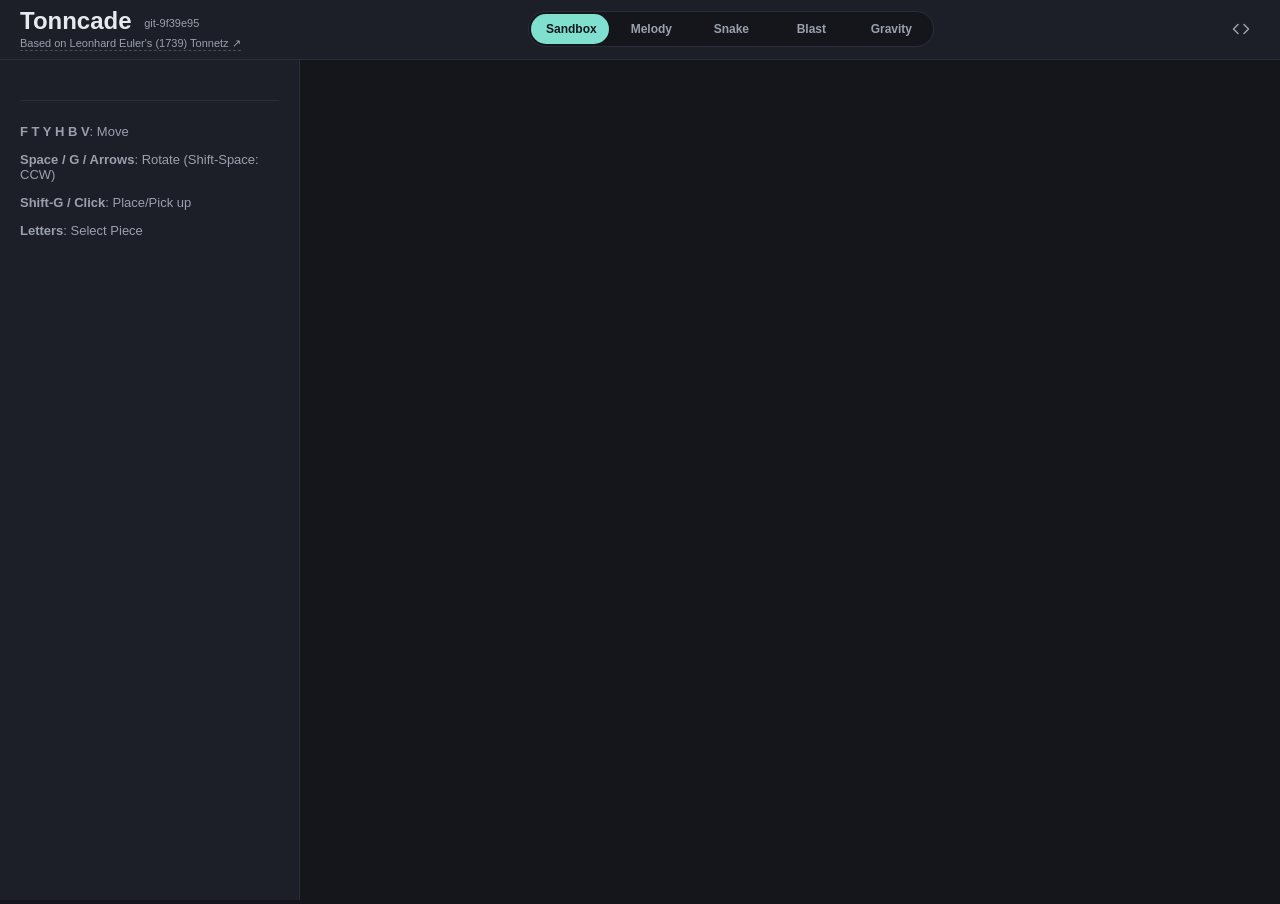
==== commit 439facd6: "Add a "see the code" link (GitHub) at the bottom of the drawer Non-linguistic icon (a simple </> cod" ====
--- a/index.html
+++ b/index.html
@@ -33,6 +33,17 @@
                     </div>
                 </div>
                 <div id="drawer-injected-tools" style="display: none; padding: 10px; border-top: 1px solid var(--border);"></div>
+
+                <a href="https://github.com/gregory-marton/Tonncade" target="_blank" rel="noopener noreferrer" id="see-the-code-link"
+                   aria-label="View source code on GitHub" title="View source code on GitHub"
+                   style="display: flex; color: var(--dim); text-decoration: none; transition: color 0.15s ease; width: fit-content; padding: 10px;"
+                   onmouseover="this.style.color='var(--accent)'"
+                   onmouseout="this.style.color='var(--dim)'">
+                    <svg width="18" height="18" viewBox="0 0 24 24" fill="none" stroke="currentColor" stroke-width="2" stroke-linecap="round" stroke-linejoin="round">
+                        <polyline points="16 18 22 12 16 6"></polyline>
+                        <polyline points="8 6 2 12 8 18"></polyline>
+                    </svg>
+                </a>
             </div>
             
             <div id="mobile-always-visible" class="mobile-only" style="width: 100%;">
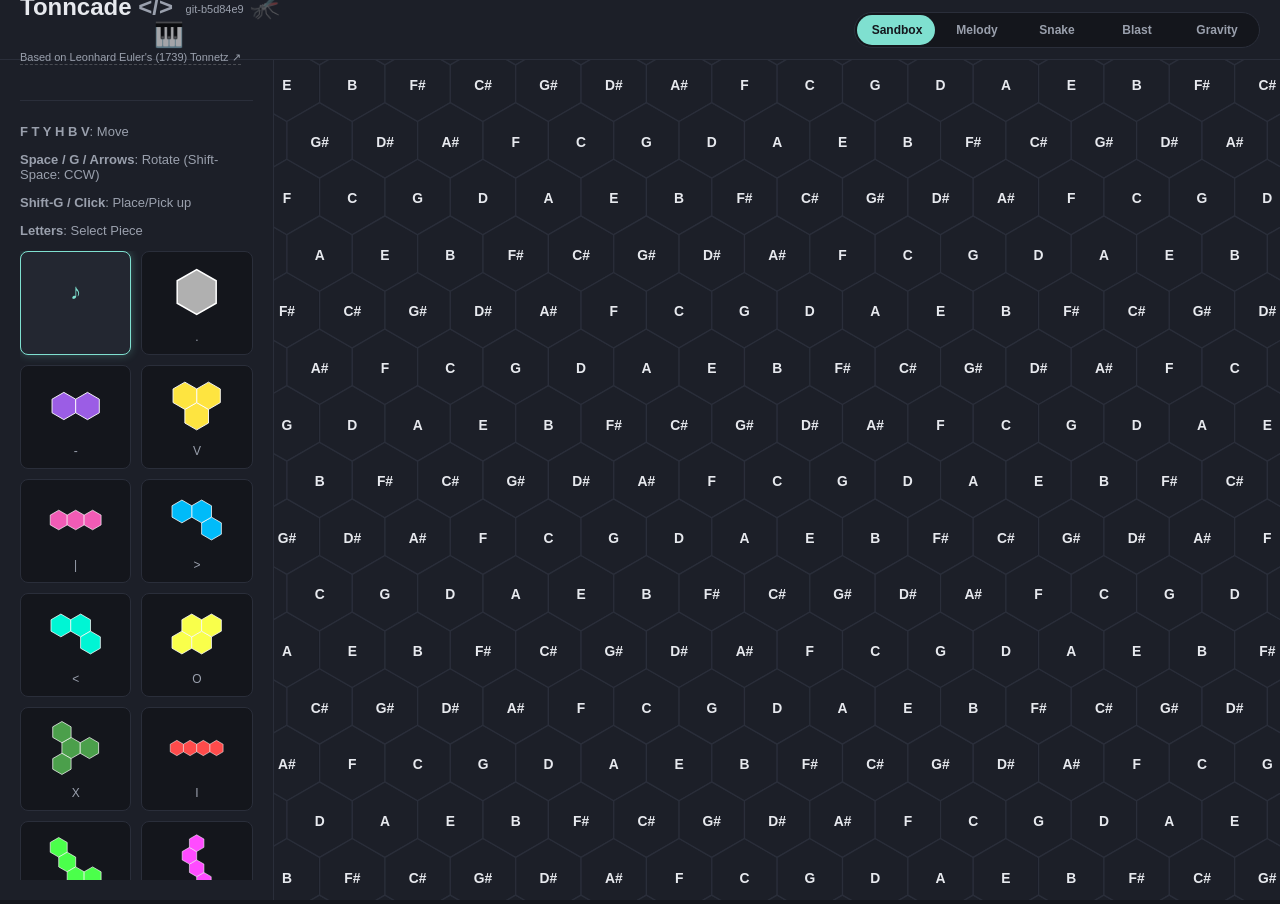
==== commit 1f5780b3: "Add live MIDI hardware input (INV-23), tested against a real AXiS-49 navigator.requestMIDIAccess() i" ====
--- a/index.html
+++ b/index.html
@@ -1,5 +1,13 @@
 <!DOCTYPE html>
 <html lang="en">
+<!--
+Copyright (C) 2026  Gregory Marton
+
+This file is part of Tonncade. Tonncade is free software: you can redistribute it and/or
+modify it under the terms of the GNU General Public License as published by the Free
+Software Foundation, either version 3 of the License, or (at your option) any later version.
+See the LICENSE file, or <https://www.gnu.org/licenses/gpl-3.0.html>, for details.
+-->
 <head>
     <meta charset="utf-8">
     <meta name="viewport" content="width=device-width, initial-scale=1, viewport-fit=cover">
@@ -14,10 +22,26 @@
         <header id="top-header">
             <div id="top-drawer">
                 <div class="header-left" id="menu-toggle" style="display: flex; flex-direction: column; justify-content: center; gap: 2px;">
-                    <h1 id="game-title" style="margin: 0; line-height: 1.1; font-size: 24px;">Tonncade <span class="version-tag">local</span></h1>
-                    <a href="https://en.wikipedia.org/wiki/Tonnetz" target="_blank" rel="noopener noreferrer" 
+                    <h1 id="game-title" style="margin: 0; line-height: 1.1; font-size: 24px;">Tonncade
+                        <a href="https://github.com/gregory-marton/Tonncade" target="_blank" rel="noopener noreferrer" id="see-the-code-link"
+                           aria-label="View source code on GitHub" title="View source code on GitHub"
+                           style="color: var(--dim); text-decoration: none; transition: color 0.15s ease;"
+                           onmouseover="this.style.color='var(--accent)'"
+                           onmouseout="this.style.color='var(--dim)'">&lt;/&gt; <span class="version-tag">local</span></a>
+                        <a href="#" id="report-bug-link"
+                           aria-label="Report a bug on GitHub" title="Report a bug on GitHub"
+                           style="text-decoration: none; opacity: 0.6; transition: opacity 0.15s ease;"
+                           onmouseover="this.style.opacity='1'"
+                           onmouseout="this.style.opacity='0.6'">&#x1F99F;</a>
+                        <button type="button" id="midi-connect-btn"
+                           aria-label="Connect a MIDI keyboard" title="Connect a MIDI keyboard"
+                           style="background: none; border: none; cursor: pointer; padding: 0; font-size: 1em; opacity: 0.6; transition: opacity 0.15s ease; vertical-align: middle;"
+                           onmouseover="this.style.opacity='1'"
+                           onmouseout="this.style.opacity=this.classList.contains('connected') ? '1' : '0.6'">&#x1F3B9;</button>
+                    </h1>
+                    <a href="https://en.wikipedia.org/wiki/Special:MyLanguage/Tonnetz" target="_blank" rel="noopener noreferrer"
                        style="color: var(--dim); font-size: 11px; text-decoration: none; border-bottom: 1px dashed rgba(255, 255, 255, 0.2); transition: color 0.15s ease; width: fit-content;"
-                       onmouseover="this.style.color='var(--accent)'" 
+                       onmouseover="this.style.color='var(--accent)'"
                        onmouseout="this.style.color='var(--dim)'">
                         Based on Leonhard Euler's (1739) Tonnetz ↗
                     </a>
@@ -33,17 +57,6 @@
                     </div>
                 </div>
                 <div id="drawer-injected-tools" style="display: none; padding: 10px; border-top: 1px solid var(--border);"></div>
-
-                <a href="https://github.com/gregory-marton/Tonncade" target="_blank" rel="noopener noreferrer" id="see-the-code-link"
-                   aria-label="View source code on GitHub" title="View source code on GitHub"
-                   style="display: flex; color: var(--dim); text-decoration: none; transition: color 0.15s ease; width: fit-content; padding: 10px;"
-                   onmouseover="this.style.color='var(--accent)'"
-                   onmouseout="this.style.color='var(--dim)'">
-                    <svg width="18" height="18" viewBox="0 0 24 24" fill="none" stroke="currentColor" stroke-width="2" stroke-linecap="round" stroke-linejoin="round">
-                        <polyline points="16 18 22 12 16 6"></polyline>
-                        <polyline points="8 6 2 12 8 18"></polyline>
-                    </svg>
-                </a>
             </div>
             
             <div id="mobile-always-visible" class="mobile-only" style="width: 100%;">
@@ -228,6 +241,7 @@
 
     <!-- Core Scripts -->
     <script src="js/version.js"></script>
+    <script src="js/replay.js"></script>
     <script src="js/tonnetz.js"></script>
     <script src="js/synth.js"></script>
     <script src="js/pieces.js"></script>
@@ -237,6 +251,7 @@
     <script src="js/blast.js"></script>
     <script src="js/gravity.js"></script>
     <script src="js/midi.js"></script>
+    <script src="js/midi-input.js"></script>
     <script src="js/snake.js"></script>
     <script src="js/main.js"></script>
 </body>
--- a/css/style.css
+++ b/css/style.css
@@ -1,3 +1,12 @@
+/*
+Copyright (C) 2026  Gregory Marton
+
+This file is part of Tonncade. Tonncade is free software: you can redistribute it and/or
+modify it under the terms of the GNU General Public License as published by the Free
+Software Foundation, either version 3 of the License, or (at your option) any later version.
+See the LICENSE file, or <https://www.gnu.org/licenses/gpl-3.0.html>, for details.
+*/
+
 :root {
     --bg: #14161c;
     --panel: #1c1f28;
@@ -112,6 +121,45 @@
     border-color: var(--accent);
     box-shadow: 0 0 10px rgba(127, 224, 208, 0.3);
     background: #232731;
+    position: relative;
+}
+
+/* A distinct, always-visible tap target for "place the candidate here" — only shown on the
+   currently-selected carousel item. Deliberately a real button, not a gesture, so it needs no
+   timing precision or stillness (unlike the double-tap/hold gestures this replaced) and can't
+   be confused with dragging the item. */
+.piece-item .place-wedge {
+    display: none;
+}
+
+.piece-item.selected .place-wedge {
+    display: flex;
+    align-items: center;
+    justify-content: center;
+    position: absolute;
+    left: 0;
+    right: 0;
+    bottom: 0;
+    height: 22px;
+    background: var(--accent);
+    color: var(--bg);
+    font-size: 13px;
+    line-height: 1;
+    border-bottom-left-radius: 7px;
+    border-bottom-right-radius: 7px;
+    cursor: pointer;
+}
+
+/* The always-present note-play tool entry — same card treatment as a real piece, minus the
+   preview/name/wedge, so it never scrolls out of a predictable, fixed first position. */
+.note-tool-glyph {
+    font-size: 22px;
+    color: var(--dim);
+    line-height: 60px; /* matches .piece-preview's height so the card keeps a consistent size */
+}
+
+.piece-item.note-tool-item.selected .note-tool-glyph {
+    color: var(--accent);
 }
 
 .piece-preview {
@@ -246,6 +294,11 @@
     text-align: center;
     margin-bottom: 12px;
     word-break: break-all;
+}
+
+#midi-connect-btn.connected {
+    opacity: 1;
+    filter: drop-shadow(0 0 3px var(--accent));
 }
 
 .cell.active-note {
@@ -602,6 +655,11 @@
         display: none; /* Hide the wikipedia link on mobile */
     }
 
+    #report-bug-link {
+        display: inline; /* Exception: mobile is exactly where this link matters most, since
+                             there's no console access without a second, tethered computer. */
+    }
+
     #mode-controls {
         width: 100%;
         overflow-x: auto;
@@ -671,7 +729,11 @@
     #sandbox-mobile-tools .piece-preview {
         height: 40px;
     }
-    
+
+    #sandbox-mobile-tools .note-tool-glyph {
+        line-height: 40px;
+    }
+
     #sandbox-mobile-tools .piece-name {
         font-size: 10px;
     }
@@ -1273,12 +1335,18 @@
         padding: 0;
         justify-content: space-between;
         align-items: center;
+        /* Same fix as #snake-mobile-controls: without this, the container's own box (spanning
+           nearly the full width/height) swallows taps in the empty middle instead of letting
+           them reach the board underneath — invisible since the background is transparent, but
+           real, and it also covered the board's own center point for hit-testing purposes. */
+        pointer-events: none;
     }
 
     .gravity-pad-cluster {
         display: flex;
         flex-direction: column;
         gap: 8px;
+        pointer-events: auto;
     }
 
     #mobile-controls .m-btn {
@@ -1293,6 +1361,48 @@
 
     #m-btn-action-2 {
         display: flex;
+    }
+
+    /* Gravity's next-piece queue, in the one landscape width range (768-950px) where it was
+       never given an explicit position at all — it fell back to its static in-flow position,
+       which happened to sit directly under the left D-pad cluster. The only space that clears
+       BOTH the board (which renders right up to its own 70px-reserved margin) and the right
+       D-pad cluster (vertically centered within that same margin) is a narrow strip above the
+       cluster, inside the margin itself — so this has to fit inside ~70px wide, not spill past
+       it. Scoped to Gravity specifically (unlike the shared default a few rules up) so it
+       doesn't also shrink Blast's own differently-positioned, wider landscape queue below. */
+    #app[data-mode="gravity"] #palette.floating-queue {
+        top: 10px;
+        right: 14px;
+        left: auto;
+        bottom: auto;
+        width: 50px;
+        max-width: 50px;
+        max-height: 90px;
+        padding: 4px;
+        overflow-y: auto;
+    }
+
+    #app[data-mode="gravity"] #palette.floating-queue h3 {
+        display: none; /* no room for a heading in a 50px-wide strip */
+    }
+
+    #app[data-mode="gravity"] #palette.floating-queue #piece-list {
+        flex-direction: column;
+        gap: 4px;
+    }
+
+    #app[data-mode="gravity"] #palette.floating-queue .piece-item {
+        width: 100%;
+        padding: 2px;
+    }
+
+    #app[data-mode="gravity"] #palette.floating-queue .piece-name {
+        display: none; /* icon-only at this width */
+    }
+
+    #app[data-mode="gravity"] #palette.floating-queue .piece-preview {
+        height: 20px;
     }
 
     /* Blast's next-piece queue reorients vertically under the score in landscape. The
@@ -1333,6 +1443,15 @@
    the browser's own default preserveAspectRatio="xMidYMid meet" letterboxes/centers the fit
    view within whatever box the element actually occupies, so the rendered board can never
    extend into the reserved margins — no JS/viewBox math needs to change, only this layout. */
+/* <svg> is a "replaced element" with an intrinsic aspect ratio (derived from its viewBox). When
+   top/right/bottom/left are ALL given a definite value on a replaced element and width/height
+   are both 'auto', browsers pick ONE dimension to resolve from the insets and derive the OTHER
+   from the intrinsic ratio instead of stretching to fill its own insets -- silently ignoring
+   whichever inset that leaves out (found live: the board rendered at ~35% of the true available
+   height on a phone, not the ~55% its insets actually reserve for it). Giving BOTH width and
+   height an explicit calc() -- never 'auto' -- sidesteps the replaced-element special case
+   entirely for both dimensions at once (fixing only one, still 'auto', flips the bug onto the
+   other). See docs/invariants.md's INV-21 for the fill-ratio test this fixed. */
 @media (max-width: 767px) {
     #app[data-mode="snake"] #tonnetz-svg,
     #app[data-mode="gravity"] #tonnetz-svg,
@@ -1341,15 +1460,16 @@
         top: 210px;    /* clears the stats/controls panel (and Blast's queue, same corner-ish height) */
         left: 0;
         right: 0;
-        width: auto;
-        height: auto;
+        width: calc(100% - 0px - 0px);
     }
     #app[data-mode="snake"] #tonnetz-svg,
     #app[data-mode="gravity"] #tonnetz-svg {
         bottom: 150px; /* clears the D-pad row + --mobile-pad-safe-bottom */
+        height: calc(100% - 210px - 150px);
     }
     #app[data-mode="blast"] #tonnetz-svg {
         bottom: 0;
+        height: calc(100% - 210px - 0px);
     }
 }
 
@@ -1361,14 +1481,15 @@
         top: 0;
         bottom: 0;
         left: 210px;   /* clears the stats/controls panel (and, for Snake/Gravity, the left D-pad cluster) */
-        width: auto;
-        height: auto;
+        height: calc(100% - 0px - 0px);
     }
     #app[data-mode="snake"] #tonnetz-svg,
     #app[data-mode="gravity"] #tonnetz-svg {
         right: 70px;   /* clears the right D-pad cluster */
+        width: calc(100% - 210px - 70px);
     }
     #app[data-mode="blast"] #tonnetz-svg {
         right: 0;      /* Blast's queue is left-side only in landscape (see #app[data-mode="blast"] #palette.floating-queue above) */
-    }
-}
+        width: calc(100% - 210px - 0px);
+    }
+}
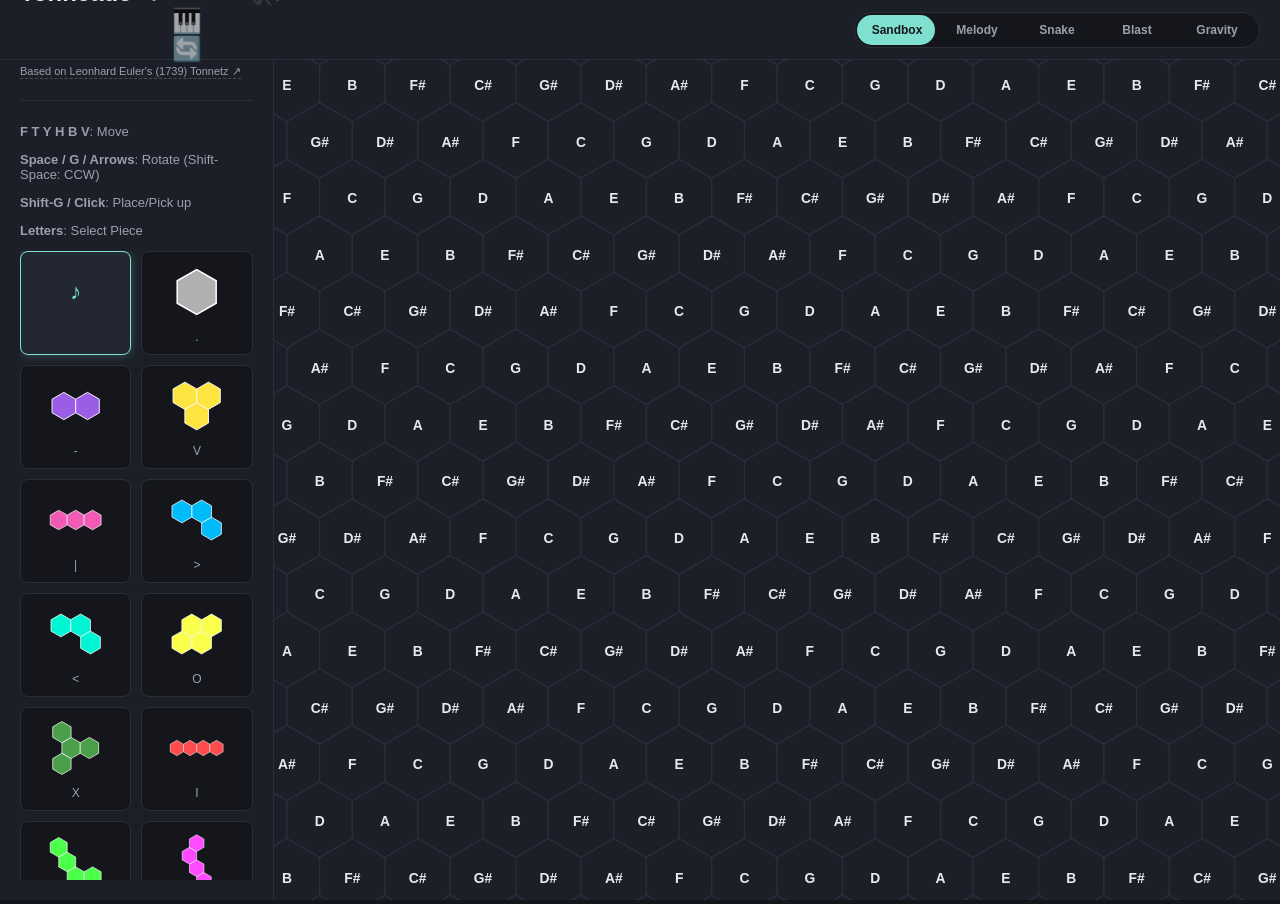
==== commit 6803cf66: "Fix "wrong E" confusion with octave/Hz display (INV-25); add local MIDI folder source (#27) INV-25: " ====
--- a/index.html
+++ b/index.html
@@ -38,6 +38,11 @@
                            style="background: none; border: none; cursor: pointer; padding: 0; font-size: 1em; opacity: 0.6; transition: opacity 0.15s ease; vertical-align: middle;"
                            onmouseover="this.style.opacity='1'"
                            onmouseout="this.style.opacity=this.classList.contains('connected') ? '1' : '0.6'">&#x1F3B9;</button>
+                        <button type="button" id="rotate-view-btn"
+                           aria-label="Rotate the Tonnetz view" title="Rotate the Tonnetz view"
+                           style="background: none; border: none; cursor: pointer; padding: 0; font-size: 1em; opacity: 0.6; transition: opacity 0.15s ease; vertical-align: middle;"
+                           onmouseover="this.style.opacity='1'"
+                           onmouseout="this.style.opacity='0.6'">&#x1F504;</button>
                     </h1>
                     <a href="https://en.wikipedia.org/wiki/Special:MyLanguage/Tonnetz" target="_blank" rel="noopener noreferrer"
                        style="color: var(--dim); font-size: 11px; text-decoration: none; border-bottom: 1px dashed rgba(255, 255, 255, 0.2); transition: color 0.15s ease; width: fit-content;"
@@ -100,6 +105,15 @@
                         </label>
                         <input id="midi-file-input" type="file" accept=".mid,.midi" style="display: none;" />
                         <span id="midi-filename">Default: Hot Cross Buns</span>
+                    </div>
+                    <!-- Chrome-only progressive enhancement (File System Access API) --
+                         js/midi-folder.js shows this instead of #midi-upload-group above when
+                         supported, so a folder of songs can be set once and browsed via a
+                         dropdown instead of re-picking a single file every time. -->
+                    <div id="midi-folder-group" class="control-group" style="display: none;">
+                        <button type="button" id="midi-choose-folder-btn">Choose MIDI Folder</button>
+                        <span id="midi-folder-status">Default: Hot Cross Buns</span>
+                        <select id="midi-folder-files" style="display: none; margin-top: 6px; width: 100%; padding: 2px; background: rgba(0,0,0,0.5); color: white; border: 1px solid var(--border); border-radius: 4px;"></select>
                     </div>
                     <div id="midi-actions-group" class="control-buttons" style="margin-top: 10px; display: flex; flex-direction: column; gap: 8px;">
                         <div style="display: flex; gap: 10px; align-items: center;">
@@ -251,6 +265,7 @@
     <script src="js/blast.js"></script>
     <script src="js/gravity.js"></script>
     <script src="js/midi.js"></script>
+    <script src="js/midi-folder.js"></script>
     <script src="js/midi-input.js"></script>
     <script src="js/snake.js"></script>
     <script src="js/main.js"></script>
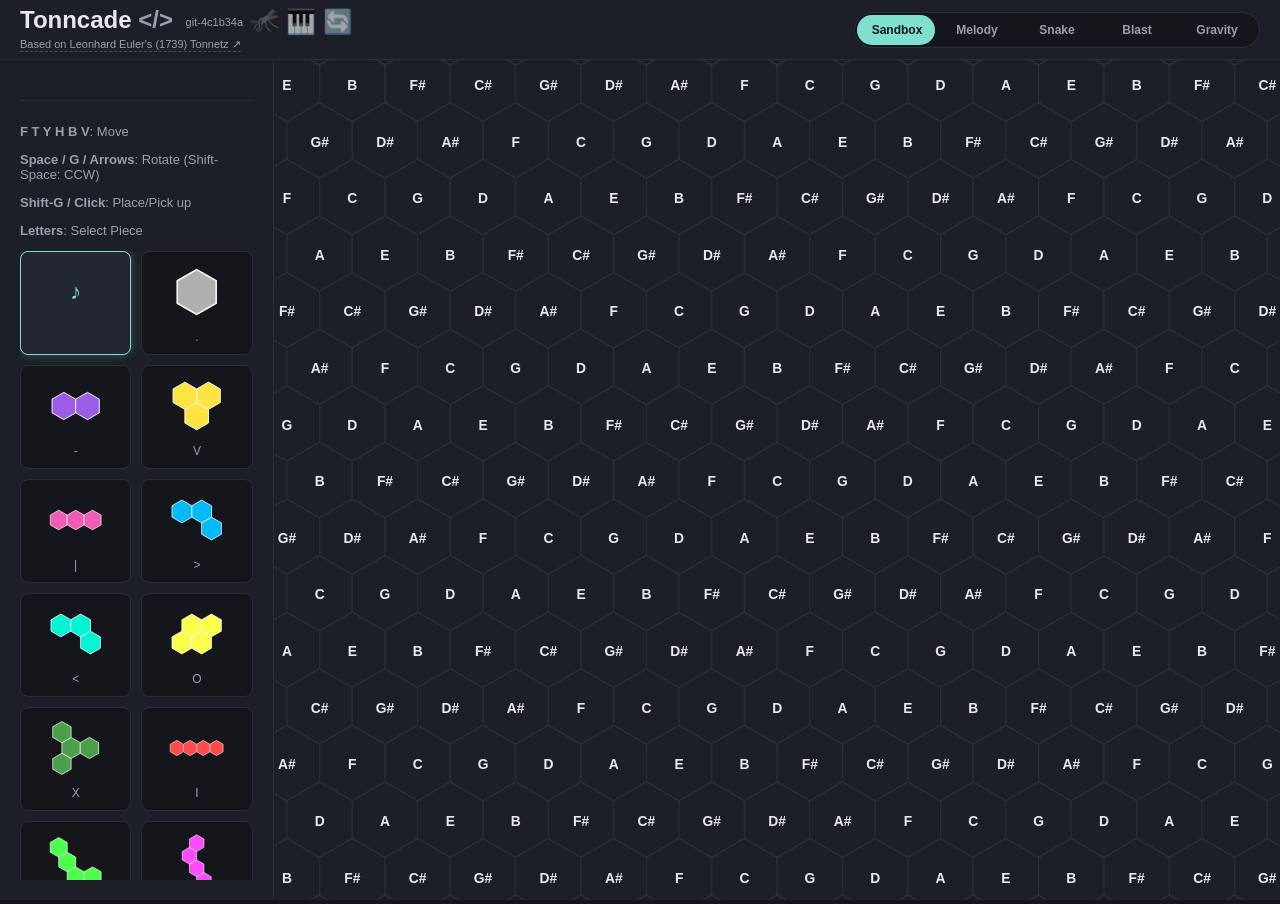
==== commit 035e108e: "Fix header icon buttons stacking on separate lines instead of sitting inline A global css/style.css " ====
--- a/index.html
+++ b/index.html
@@ -35,12 +35,12 @@
                            onmouseout="this.style.opacity='0.6'">&#x1F99F;</a>
                         <button type="button" id="midi-connect-btn"
                            aria-label="Connect a MIDI keyboard" title="Connect a MIDI keyboard"
-                           style="background: none; border: none; cursor: pointer; padding: 0; font-size: 1em; opacity: 0.6; transition: opacity 0.15s ease; vertical-align: middle;"
+                           style="background: none; border: none; cursor: pointer; padding: 0; width: auto; font-size: 1em; opacity: 0.6; transition: opacity 0.15s ease; vertical-align: middle;"
                            onmouseover="this.style.opacity='1'"
                            onmouseout="this.style.opacity=this.classList.contains('connected') ? '1' : '0.6'">&#x1F3B9;</button>
                         <button type="button" id="rotate-view-btn"
                            aria-label="Rotate the Tonnetz view" title="Rotate the Tonnetz view"
-                           style="background: none; border: none; cursor: pointer; padding: 0; font-size: 1em; opacity: 0.6; transition: opacity 0.15s ease; vertical-align: middle;"
+                           style="background: none; border: none; cursor: pointer; padding: 0; width: auto; font-size: 1em; opacity: 0.6; transition: opacity 0.15s ease; vertical-align: middle;"
                            onmouseover="this.style.opacity='1'"
                            onmouseout="this.style.opacity='0.6'">&#x1F504;</button>
                     </h1>
